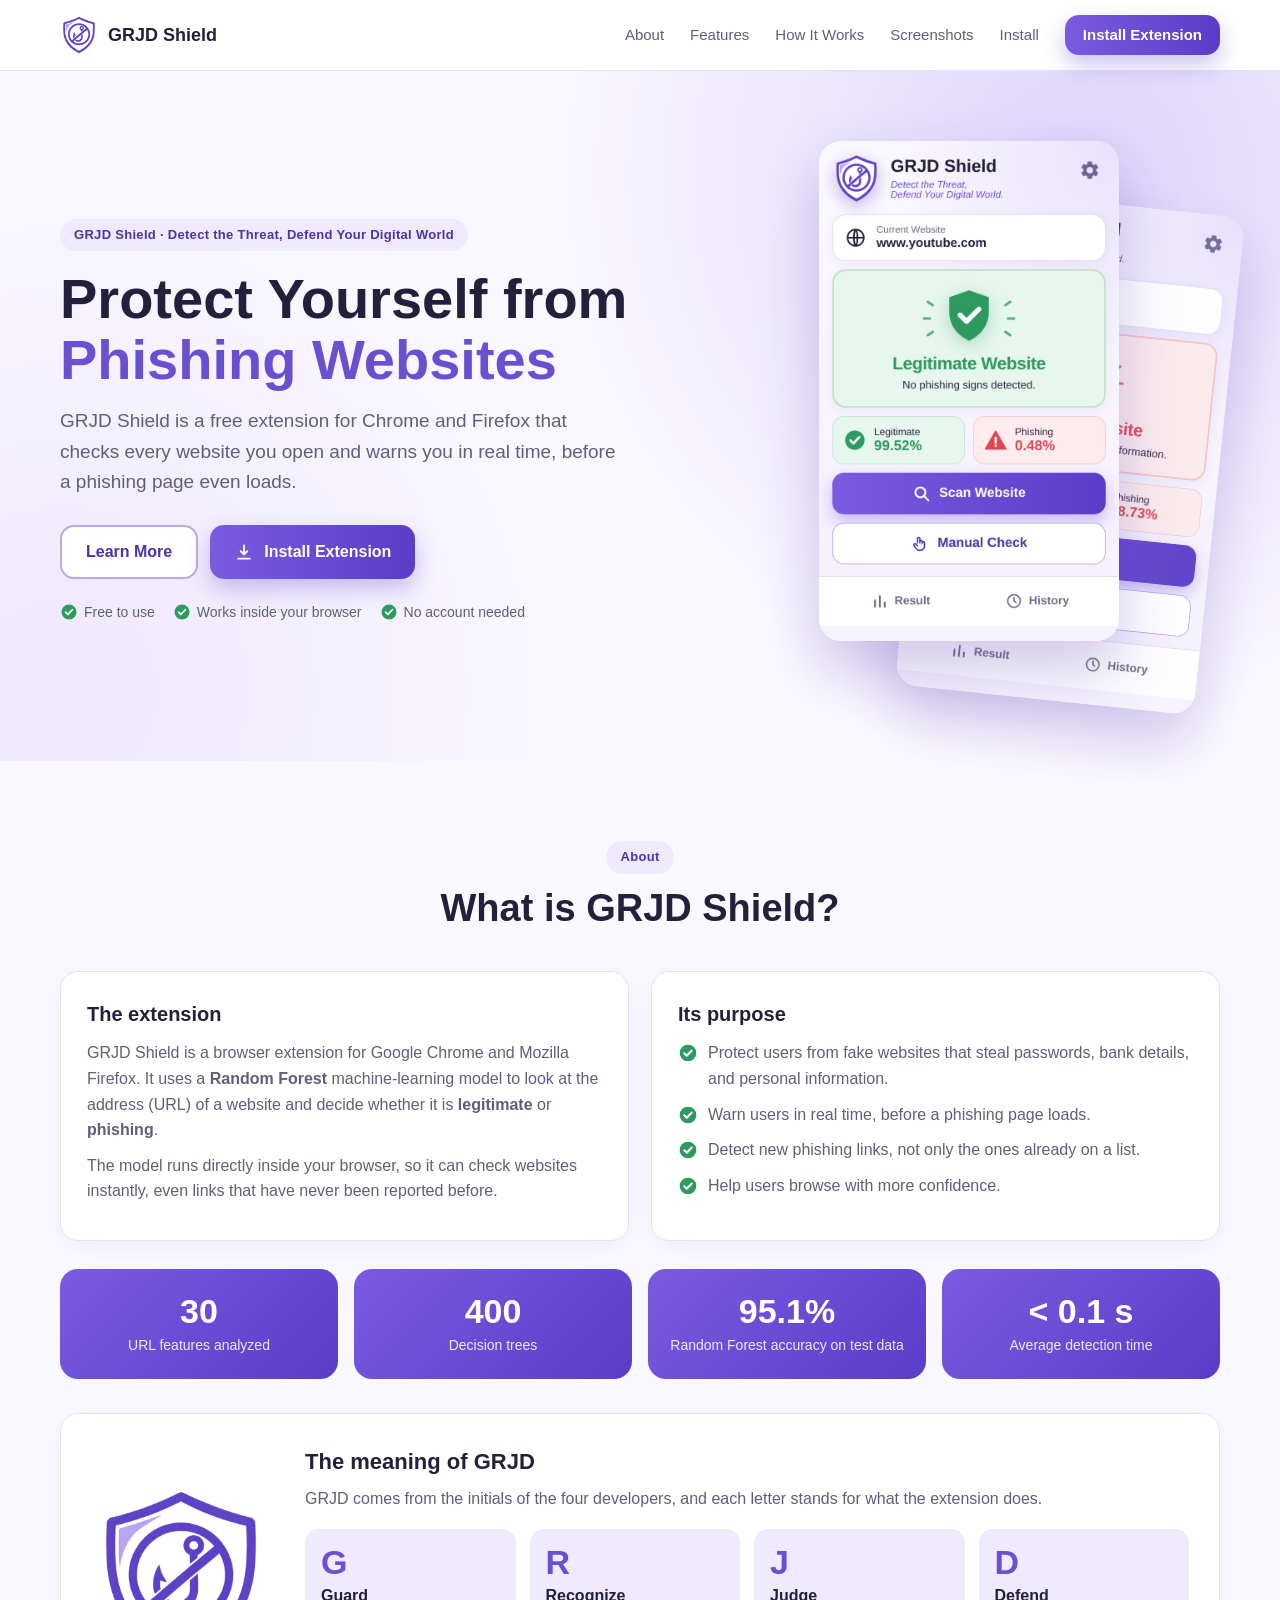
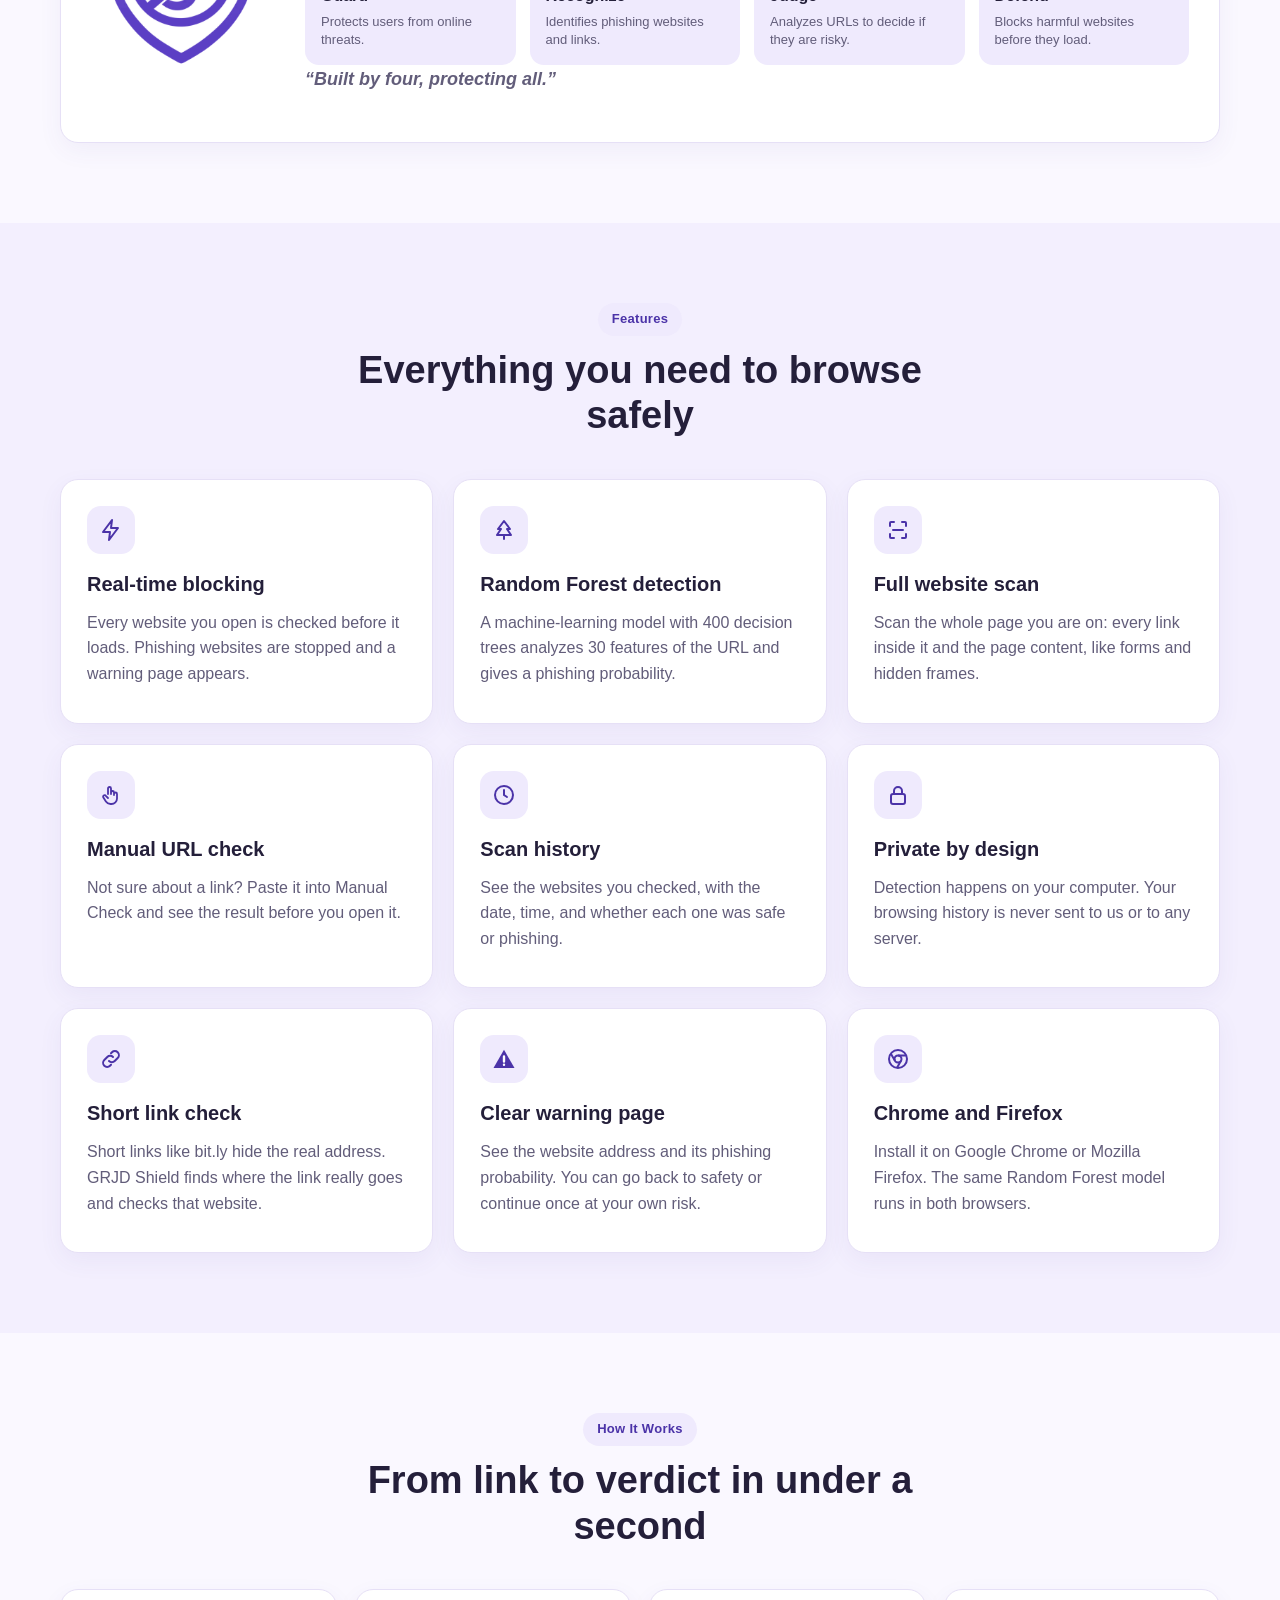
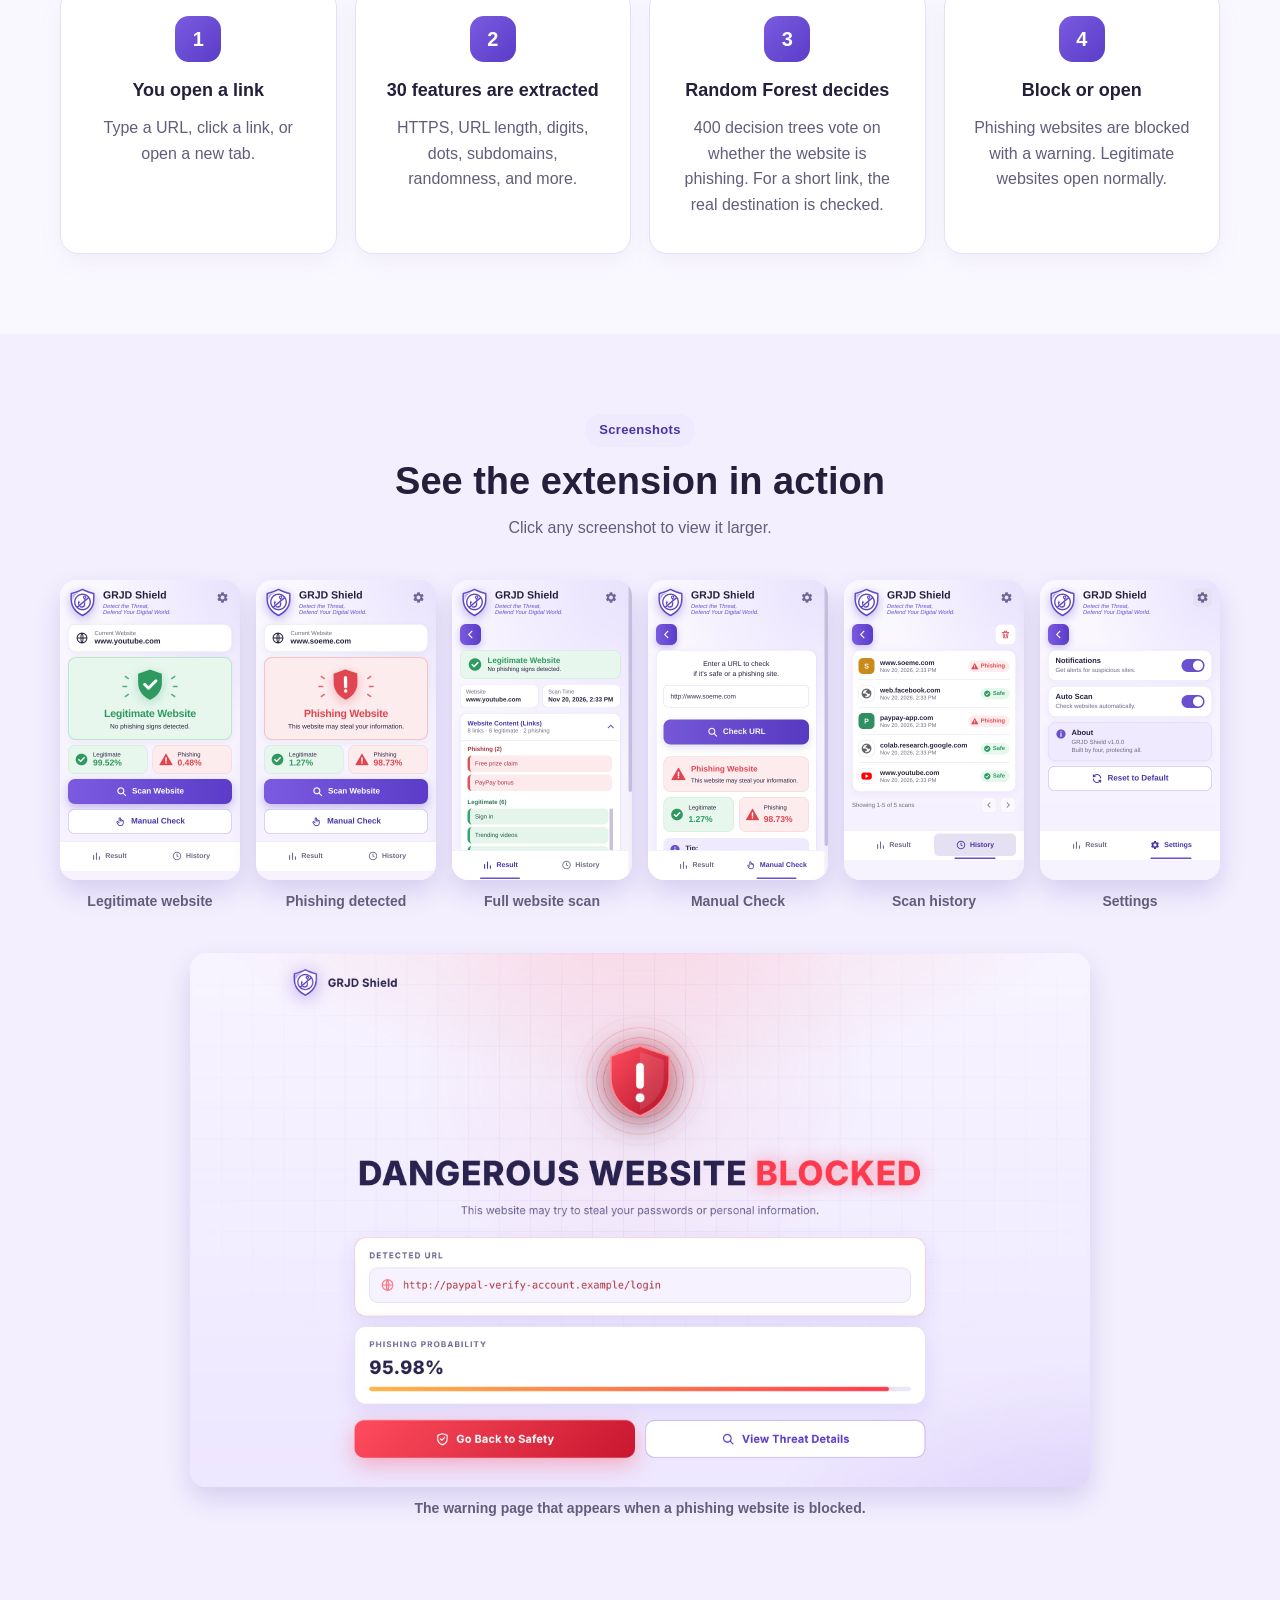
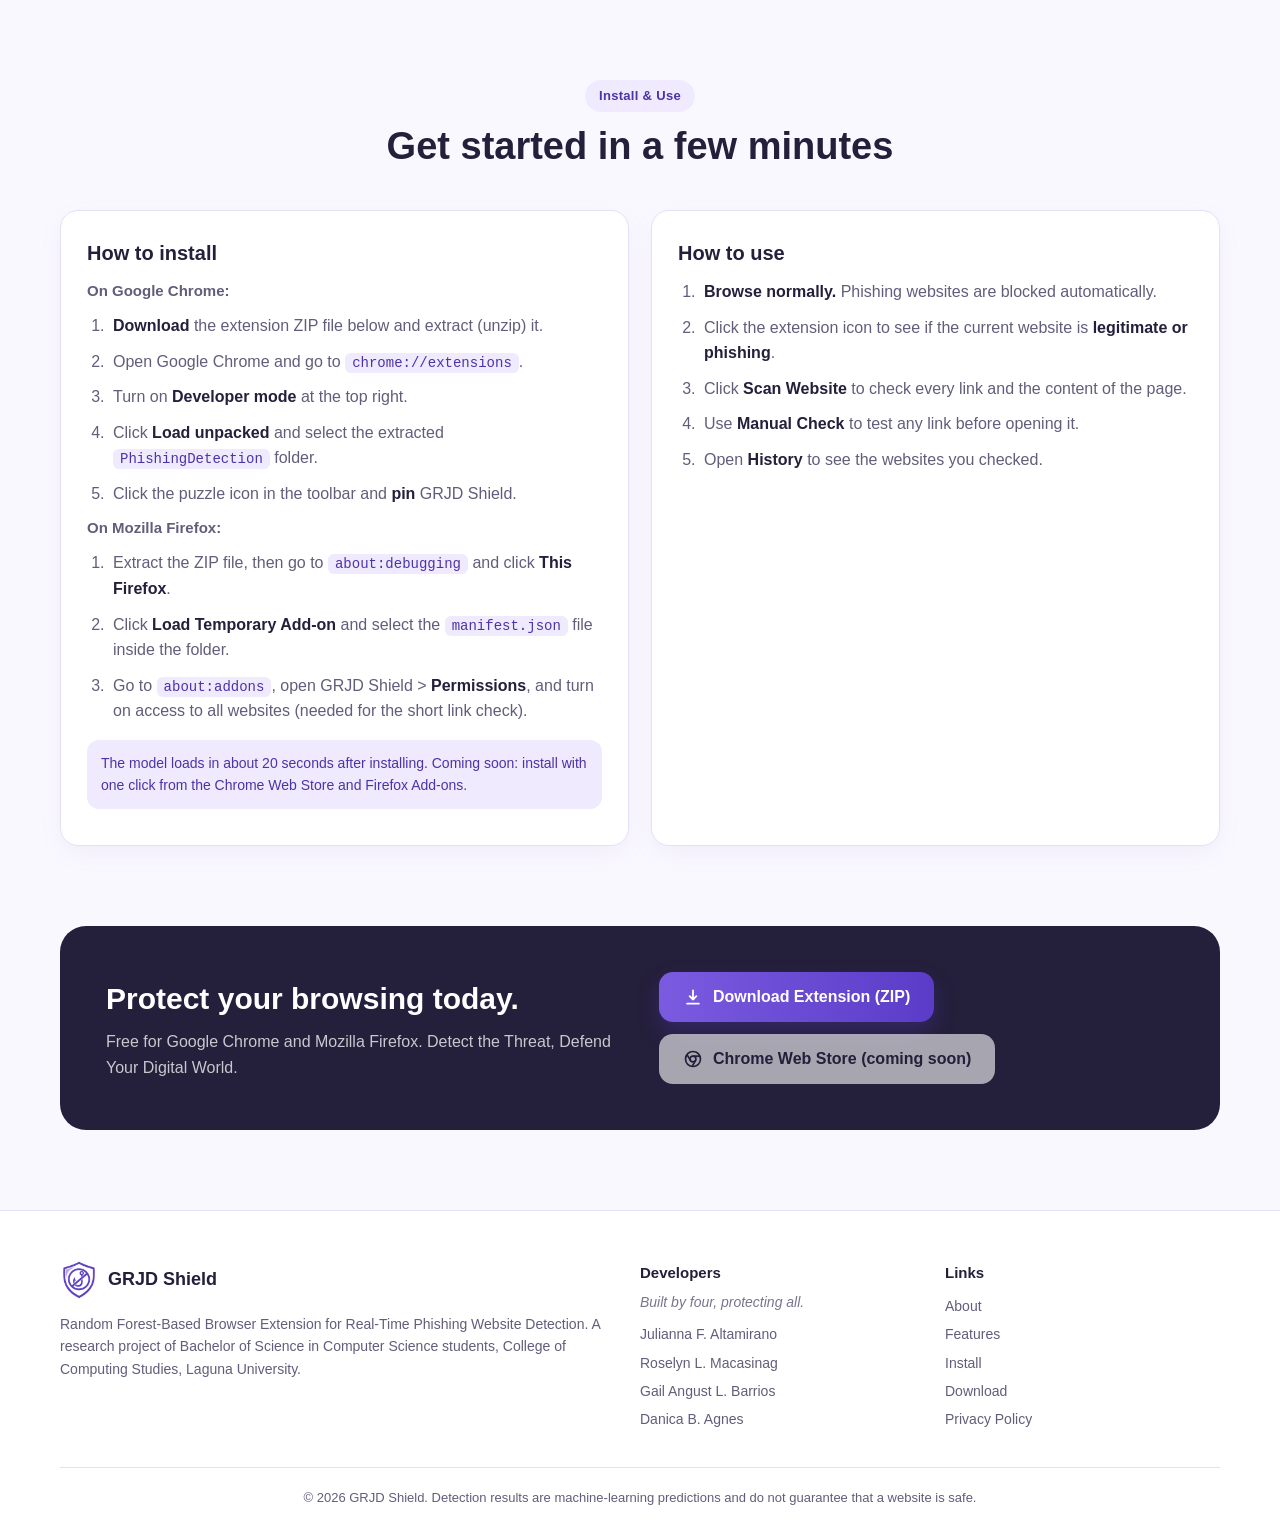
==== index.html @ a2343151 "Add files via upload" ====
<!DOCTYPE html>
<html lang="en">
<head>
    <meta charset="UTF-8">
    <meta name="viewport" content="width=device-width, initial-scale=1.0">
    <title>GRJD Shield | Detect the Threat, Defend Your Digital World</title>
    <meta name="description" content="GRJD Shield is a free Chrome and Firefox extension that uses a Random Forest model to detect and block phishing websites in real time, before the page loads.">
    <link rel="icon" href="images/icon.png">
    <link rel="stylesheet" href="style.css">
</head>
<body>

    <!-- ================= SVG ICONS ================= -->
    <svg width="0" height="0" style="position:absolute" aria-hidden="true">
        <defs>
            <linearGradient id="gShield" x1="0" y1="0" x2="1" y2="1">
                <stop offset="0" stop-color="#8a6be0"/>
                <stop offset="1" stop-color="#5b3fc4"/>
            </linearGradient>
        </defs>
        <symbol id="i-logo" viewBox="0 0 64 72"><path d="M32 2 60 12v22c0 18-12 31-28 36C16 65 4 52 4 34V12Z" fill="url(#gShield)"/><path d="M32 9 53 17v17c0 14-9 24-21 29Z" fill="#fff" opacity=".14"/><rect x="21" y="32" width="22" height="18" rx="3.5" fill="#fff"/><path d="M25 32v-5a7 7 0 0 1 14 0v5" fill="none" stroke="#fff" stroke-width="3.6"/><circle cx="32" cy="40" r="2.6" fill="#5b3fc4"/><path d="M32 41v4.5" stroke="#5b3fc4" stroke-width="2.4" stroke-linecap="round"/></symbol>
        <symbol id="i-bolt" viewBox="0 0 24 24"><path d="M13 2 4 14h7l-1 8 9-12h-7Z" fill="none" stroke="currentColor" stroke-width="2" stroke-linejoin="round"/></symbol>
        <symbol id="i-tree" viewBox="0 0 24 24"><path d="M12 3 6 11h3l-4 6h14l-4-6h3Zm0 14v4" fill="none" stroke="currentColor" stroke-width="2" stroke-linejoin="round" stroke-linecap="round"/></symbol>
        <symbol id="i-scan" viewBox="0 0 24 24"><path d="M4 8V5a1 1 0 0 1 1-1h3M16 4h3a1 1 0 0 1 1 1v3M20 16v3a1 1 0 0 1-1 1h-3M8 20H5a1 1 0 0 1-1-1v-3M7 12h10" fill="none" stroke="currentColor" stroke-width="2" stroke-linecap="round"/></symbol>
        <symbol id="i-hand" viewBox="0 0 24 24"><path d="M9 11V5.5a1.5 1.5 0 0 1 3 0V11m0-1.5a1.5 1.5 0 0 1 3 0V12m0-1a1.5 1.5 0 0 1 3 0v4.5A5.5 5.5 0 0 1 12.5 21h-1a5.5 5.5 0 0 1-4.6-2.5L4.4 14.6a1.5 1.5 0 0 1 2.4-1.8L9 15" fill="none" stroke="currentColor" stroke-width="1.8" stroke-linecap="round" stroke-linejoin="round"/></symbol>
        <symbol id="i-clock" viewBox="0 0 24 24"><circle cx="12" cy="12" r="9" fill="none" stroke="currentColor" stroke-width="2"/><path d="M12 7v5l3 2" fill="none" stroke="currentColor" stroke-width="2" stroke-linecap="round"/></symbol>
        <symbol id="i-lock" viewBox="0 0 24 24"><rect x="5" y="11" width="14" height="10" rx="2" fill="none" stroke="currentColor" stroke-width="2"/><path d="M8 11V8a4 4 0 0 1 8 0v3" fill="none" stroke="currentColor" stroke-width="2"/></symbol>
        <symbol id="i-check" viewBox="0 0 24 24"><circle cx="12" cy="12" r="10" fill="currentColor"/><path d="m7.5 12.3 3 3 6-6.3" fill="none" stroke="#fff" stroke-width="2.4" stroke-linecap="round" stroke-linejoin="round"/></symbol>
        <symbol id="i-alert" viewBox="0 0 24 24"><path d="M12 2.8 22.5 21H1.5Z" fill="currentColor"/><path d="M12 9.5v5M12 17.6v.1" stroke="#fff" stroke-width="2.4" stroke-linecap="round"/></symbol>
        <symbol id="i-download" viewBox="0 0 24 24"><path d="M12 4v11m0 0-4-4m4 4 4-4M5 20h14" fill="none" stroke="currentColor" stroke-width="2.2" stroke-linecap="round" stroke-linejoin="round"/></symbol>
        <symbol id="i-chrome" viewBox="0 0 24 24"><circle cx="12" cy="12" r="9" fill="none" stroke="currentColor" stroke-width="2"/><circle cx="12" cy="12" r="3.5" fill="none" stroke="currentColor" stroke-width="2"/><path d="M12 8.5h8M9 13.8 5 7M15 13.8l-4 7" stroke="currentColor" stroke-width="2"/></symbol>
        <symbol id="i-link" viewBox="0 0 24 24"><path d="M10 14a4 4 0 0 0 5.7 0l3-3a4 4 0 0 0-5.7-5.7l-1 1M14 10a4 4 0 0 0-5.7 0l-3 3a4 4 0 0 0 5.7 5.7l1-1" fill="none" stroke="currentColor" stroke-width="2" stroke-linecap="round" stroke-linejoin="round"/></symbol>
        <symbol id="i-menu" viewBox="0 0 24 24"><path d="M4 7h16M4 12h16M4 17h16" stroke="currentColor" stroke-width="2.2" stroke-linecap="round"/></symbol>
    </svg>

    <!-- ================= NAVIGATION ================= -->
    <header class="nav">
        <div class="wrap nav-inner">
            <a href="#top" class="brand">
                <img class="brand-logo" src="images/logo.png" alt="GRJD Shield logo">
                <span>GRJD Shield</span>
            </a>
            <button class="menu-btn" id="menuBtn" type="button" aria-label="Open menu" aria-expanded="false">
                <svg><use href="#i-menu"/></svg>
            </button>
            <nav class="links" id="navLinks">
                <a href="#about">About</a>
                <a href="#features">Features</a>
                <a href="#how">How It Works</a>
                <a href="#screenshots">Screenshots</a>
                <a href="#install">Install</a>
                <a href="#download" class="btn btn-primary btn-small">Install Extension</a>
            </nav>
        </div>
    </header>

    <main id="top">

        <!-- ================= HERO ================= -->
        <section class="hero">
            <div class="wrap hero-inner">
                <div class="hero-text">
                    <span class="pill">GRJD Shield · Detect the Threat, Defend Your Digital World</span>
                    <h1>Protect Yourself from <span>Phishing Websites</span></h1>
                    <p class="lead">
                        GRJD Shield is a free extension for Chrome and Firefox that checks every
                        website you open and warns you in real time, before a phishing page even loads.
                    </p>
                    <div class="hero-buttons">
                        <a href="#about" class="btn btn-outline">Learn More</a>
                        <a href="#download" class="btn btn-primary">
                            <svg aria-hidden="true"><use href="#i-download"/></svg>
                            Install Extension
                        </a>
                    </div>
                    <ul class="hero-points">
                        <li><svg aria-hidden="true"><use href="#i-check"/></svg>Free to use</li>
                        <li><svg aria-hidden="true"><use href="#i-check"/></svg>Works inside your browser</li>
                        <li><svg aria-hidden="true"><use href="#i-check"/></svg>No account needed</li>
                    </ul>
                </div>

                <div class="hero-visual" aria-hidden="true">
                    <img class="shot shot-back" src="images/popup-phishing.jpg" alt="">
                    <img class="shot shot-front" src="images/popup-home.jpg" alt="">
                </div>
            </div>
        </section>

        <!-- ================= ABOUT / PURPOSE ================= -->
        <section class="section" id="about">
            <div class="wrap">
                <div class="section-head">
                    <span class="eyebrow">About</span>
                    <h2>What is GRJD Shield?</h2>
                </div>

                <div class="about-grid">
                    <div class="card about-card">
                        <h3>The extension</h3>
                        <p>
                            GRJD Shield is a browser extension for Google Chrome and Mozilla Firefox.
                            It uses a <strong>Random Forest</strong> machine-learning model to look at
                            the address (URL) of a website and decide whether it is
                            <strong>legitimate</strong> or <strong>phishing</strong>.
                        </p>
                        <p>
                            The model runs directly inside your browser, so it can check websites
                            instantly, even links that have never been reported before.
                        </p>
                    </div>

                    <div class="card about-card">
                        <h3>Its purpose</h3>
                        <ul class="check-list">
                            <li><svg aria-hidden="true"><use href="#i-check"/></svg>Protect users from fake websites that steal passwords, bank details, and personal information.</li>
                            <li><svg aria-hidden="true"><use href="#i-check"/></svg>Warn users in real time, before a phishing page loads.</li>
                            <li><svg aria-hidden="true"><use href="#i-check"/></svg>Detect new phishing links, not only the ones already on a list.</li>
                            <li><svg aria-hidden="true"><use href="#i-check"/></svg>Help users browse with more confidence.</li>
                        </ul>
                    </div>
                </div>

                <div class="stats">
                    <div class="stat"><strong>30</strong><span>URL features analyzed</span></div>
                    <div class="stat"><strong>400</strong><span>Decision trees</span></div>
                    <div class="stat"><strong>95.1%</strong><span>Random Forest accuracy on test data</span></div>
                    <div class="stat"><strong>&lt; 0.1 s</strong><span>Average detection time</span></div>
                </div>

                <div class="name-block">
                    <img class="name-logo" src="images/logo.png" alt="GRJD Shield logo">
                    <div class="name-text">
                        <h3>The meaning of GRJD</h3>
                        <p>GRJD comes from the initials of the four developers, and each letter stands for what the extension does.</p>
                        <div class="letters">
                            <div class="letter"><strong>G</strong><span>Guard</span><small>Protects users from online threats.</small></div>
                            <div class="letter"><strong>R</strong><span>Recognize</span><small>Identifies phishing websites and links.</small></div>
                            <div class="letter"><strong>J</strong><span>Judge</span><small>Analyzes URLs to decide if they are risky.</small></div>
                            <div class="letter"><strong>D</strong><span>Defend</span><small>Blocks harmful websites before they load.</small></div>
                        </div>
                        <p class="name-tag">&ldquo;Built by four, protecting all.&rdquo;</p>
                    </div>
                </div>
            </div>
        </section>

        <!-- ================= FEATURES ================= -->
        <section class="section section-tint" id="features">
            <div class="wrap">
                <div class="section-head">
                    <span class="eyebrow">Features</span>
                    <h2>Everything you need to browse safely</h2>
                </div>

                <div class="feature-grid">
                    <article class="card feature">
                        <span class="feature-icon"><svg aria-hidden="true"><use href="#i-bolt"/></svg></span>
                        <h3>Real-time blocking</h3>
                        <p>Every website you open is checked before it loads. Phishing websites are stopped and a warning page appears.</p>
                    </article>
                    <article class="card feature">
                        <span class="feature-icon"><svg aria-hidden="true"><use href="#i-tree"/></svg></span>
                        <h3>Random Forest detection</h3>
                        <p>A machine-learning model with 400 decision trees analyzes 30 features of the URL and gives a phishing probability.</p>
                    </article>
                    <article class="card feature">
                        <span class="feature-icon"><svg aria-hidden="true"><use href="#i-scan"/></svg></span>
                        <h3>Full website scan</h3>
                        <p>Scan the whole page you are on: every link inside it and the page content, like forms and hidden frames.</p>
                    </article>
                    <article class="card feature">
                        <span class="feature-icon"><svg aria-hidden="true"><use href="#i-hand"/></svg></span>
                        <h3>Manual URL check</h3>
                        <p>Not sure about a link? Paste it into Manual Check and see the result before you open it.</p>
                    </article>
                    <article class="card feature">
                        <span class="feature-icon"><svg aria-hidden="true"><use href="#i-clock"/></svg></span>
                        <h3>Scan history</h3>
                        <p>See the websites you checked, with the date, time, and whether each one was safe or phishing.</p>
                    </article>
                    <article class="card feature">
                        <span class="feature-icon"><svg aria-hidden="true"><use href="#i-lock"/></svg></span>
                        <h3>Private by design</h3>
                        <p>Detection happens on your computer. Your browsing history is never sent to us or to any server.</p>
                    </article>
                    <article class="card feature">
                        <span class="feature-icon"><svg aria-hidden="true"><use href="#i-link"/></svg></span>
                        <h3>Short link check</h3>
                        <p>Short links like bit.ly hide the real address. GRJD Shield finds where the link really goes and checks that website.</p>
                    </article>
                    <article class="card feature">
                        <span class="feature-icon"><svg aria-hidden="true"><use href="#i-alert"/></svg></span>
                        <h3>Clear warning page</h3>
                        <p>See the website address and its phishing probability. You can go back to safety or continue once at your own risk.</p>
                    </article>
                    <article class="card feature">
                        <span class="feature-icon"><svg aria-hidden="true"><use href="#i-chrome"/></svg></span>
                        <h3>Chrome and Firefox</h3>
                        <p>Install it on Google Chrome or Mozilla Firefox. The same Random Forest model runs in both browsers.</p>
                    </article>
                </div>
            </div>
        </section>

        <!-- ================= HOW IT WORKS ================= -->
        <section class="section" id="how">
            <div class="wrap">
                <div class="section-head">
                    <span class="eyebrow">How It Works</span>
                    <h2>From link to verdict in under a second</h2>
                </div>

                <ol class="steps">
                    <li class="card step">
                        <span class="step-num">1</span>
                        <h3>You open a link</h3>
                        <p>Type a URL, click a link, or open a new tab.</p>
                    </li>
                    <li class="card step">
                        <span class="step-num">2</span>
                        <h3>30 features are extracted</h3>
                        <p>HTTPS, URL length, digits, dots, subdomains, randomness, and more.</p>
                    </li>
                    <li class="card step">
                        <span class="step-num">3</span>
                        <h3>Random Forest decides</h3>
                        <p>400 decision trees vote on whether the website is phishing. For a short link, the real destination is checked.</p>
                    </li>
                    <li class="card step">
                        <span class="step-num">4</span>
                        <h3>Block or open</h3>
                        <p>Phishing websites are blocked with a warning. Legitimate websites open normally.</p>
                    </li>
                </ol>
            </div>
        </section>

        <!-- ================= SCREENSHOTS ================= -->
        <section class="section section-tint" id="screenshots">
            <div class="wrap">
                <div class="section-head">
                    <span class="eyebrow">Screenshots</span>
                    <h2>See the extension in action</h2>
                    <p class="sub">Click any screenshot to view it larger.</p>
                </div>

                <div class="gallery">
                    <figure><img src="images/popup-home.jpg" alt="Extension popup showing a legitimate website"><figcaption>Legitimate website</figcaption></figure>
                    <figure><img src="images/popup-phishing.jpg" alt="Extension popup showing a phishing website"><figcaption>Phishing detected</figcaption></figure>
                    <figure><img src="images/popup-scan.jpg" alt="Scan result showing the links inside a website"><figcaption>Full website scan</figcaption></figure>
                    <figure><img src="images/popup-manual.jpg" alt="Manual Check of a URL"><figcaption>Manual Check</figcaption></figure>
                    <figure><img src="images/popup-history.jpg" alt="Scan history list"><figcaption>Scan history</figcaption></figure>
                    <figure><img src="images/popup-settings.jpg" alt="Settings page"><figcaption>Settings</figcaption></figure>
                </div>

                <figure class="wide-shot">
                    <img src="images/warning-page.jpg" alt="Warning page shown when a phishing website is blocked">
                    <figcaption>The warning page that appears when a phishing website is blocked.</figcaption>
                </figure>
            </div>
        </section>

        <!-- ================= INSTALL & USE ================= -->
        <section class="section" id="install">
            <div class="wrap">
                <div class="section-head">
                    <span class="eyebrow">Install &amp; Use</span>
                    <h2>Get started in a few minutes</h2>
                </div>

                <div class="install-grid">
                    <div class="card">
                        <h3>How to install</h3>
                        <p class="install-sub"><strong>On Google Chrome:</strong></p>
                        <ol class="num-list">
                            <li><strong>Download</strong> the extension ZIP file below and extract (unzip) it.</li>
                            <li>Open Google Chrome and go to <code>chrome://extensions</code>.</li>
                            <li>Turn on <strong>Developer mode</strong> at the top right.</li>
                            <li>Click <strong>Load unpacked</strong> and select the extracted <code>PhishingDetection</code> folder.</li>
                            <li>Click the puzzle icon in the toolbar and <strong>pin</strong> GRJD Shield.</li>
                        </ol>
                        <p class="install-sub"><strong>On Mozilla Firefox:</strong></p>
                        <ol class="num-list">
                            <li>Extract the ZIP file, then go to <code>about:debugging</code> and click <strong>This Firefox</strong>.</li>
                            <li>Click <strong>Load Temporary Add-on</strong> and select the <code>manifest.json</code> file inside the folder.</li>
                            <li>Go to <code>about:addons</code>, open GRJD Shield &gt; <strong>Permissions</strong>, and turn on access to all websites (needed for the short link check).</li>
                        </ol>
                        <p class="note">The model loads in about 20 seconds after installing. Coming soon: install with one click from the Chrome Web Store and Firefox Add-ons.</p>
                    </div>

                    <div class="card">
                        <h3>How to use</h3>
                        <ol class="num-list">
                            <li><strong>Browse normally.</strong> Phishing websites are blocked automatically.</li>
                            <li>Click the extension icon to see if the current website is <strong>legitimate or phishing</strong>.</li>
                            <li>Click <strong>Scan Website</strong> to check every link and the content of the page.</li>
                            <li>Use <strong>Manual Check</strong> to test any link before opening it.</li>
                            <li>Open <strong>History</strong> to see the websites you checked.</li>
                        </ol>
                    </div>
                </div>
            </div>
        </section>

        <!-- ================= DOWNLOAD ================= -->
        <section class="download" id="download">
            <div class="wrap download-inner">
                <div>
                    <h2>Protect your browsing today.</h2>
                    <p>Free for Google Chrome and Mozilla Firefox. Detect the Threat, Defend Your Digital World.</p>
                </div>
                <div class="download-buttons">
                    <!-- PALITAN: ilagay ang file ng extension sa downloads/PhishingDetection.zip -->
                    <a href="downloads/PhishingDetection.zip" class="btn btn-primary" download>
                        <svg aria-hidden="true"><use href="#i-download"/></svg>
                        Download Extension (ZIP)
                    </a>
                    <!-- PALITAN: kapag na-publish na, ilagay ang Chrome Web Store link sa href
                         at tanggalin ang class="is-disabled" at aria-disabled -->
                    <a href="#download" class="btn btn-light is-disabled" id="storeButton" aria-disabled="true">
                        <svg aria-hidden="true"><use href="#i-chrome"/></svg>
                        Chrome Web Store (coming soon)
                    </a>
                </div>
            </div>
        </section>
    </main>

    <!-- ================= FOOTER ================= -->
    <footer class="footer">
        <div class="wrap footer-inner">
            <div class="footer-brand">
                <a href="#top" class="brand">
                    <img class="brand-logo" src="images/logo.png" alt="GRJD Shield logo">
                    <span>GRJD Shield</span>
                </a>
                <p>
                    Random Forest-Based Browser Extension for Real-Time Phishing Website Detection.
                    A research project of Bachelor of Science in Computer Science students,
                    College of Computing Studies, Laguna University.
                </p>
            </div>
            <div>
                <h4>Developers</h4>
                <p class="footer-tag">Built by four, protecting all.</p>
                <ul>
                    <li>Julianna F. Altamirano</li>
                    <li>Roselyn L. Macasinag</li>
                    <li>Gail Angust L. Barrios</li>
                    <li>Danica B. Agnes</li>
                </ul>
            </div>
            <div>
                <h4>Links</h4>
                <ul>
                    <li><a href="#about">About</a></li>
                    <li><a href="#features">Features</a></li>
                    <li><a href="#install">Install</a></li>
                    <li><a href="#download">Download</a></li>
                    <li><a href="privacy.html">Privacy Policy</a></li>
                </ul>
            </div>
        </div>
        <p class="copyright">&copy; <span id="year">2026</span> GRJD Shield. Detection results are machine-learning predictions and do not guarantee that a website is safe.</p>
    </footer>

    <!-- screenshot viewer -->
    <div class="lightbox" id="lightbox" hidden>
        <button type="button" class="lightbox-close" id="lightboxClose" aria-label="Close">&times;</button>
        <img id="lightboxImg" alt="">
    </div>

    <script src="script.js"></script>
</body>
</html>
---- style.css ----
/* =====================================================
   PHISHING WEBSITE DETECTOR - LANDING PAGE
   Same colors as the Chrome extension
   ===================================================== */

:root {
    --purple: #6a4fd1;
    --purple-dark: #4b33a8;
    --purple-soft: #efeafd;
    --green: #2e9a5f;
    --red: #e0464f;
    --ink: #241f3a;
    --muted: #625d7a;
    --line: #e6e0f6;
    --bg: #faf8ff;
    --radius: 18px;
}

* {
    box-sizing: border-box;
}

html {
    scroll-behavior: smooth;
    scroll-padding-top: 80px;
}

body {
    margin: 0;
    font-family: "Segoe UI", Arial, Helvetica, sans-serif;
    color: var(--ink);
    background: var(--bg);
    line-height: 1.6;
}

img {
    max-width: 100%;
    display: block;
}

svg {
    width: 20px;
    height: 20px;
    flex: none;
}

a {
    color: var(--purple-dark);
}

.wrap {
    width: min(1160px, 100% - 40px);
    margin: 0 auto;
}

/* ---------- buttons ---------- */
.btn {
    display: inline-flex;
    align-items: center;
    justify-content: center;
    gap: 10px;
    min-height: 50px;
    padding: 12px 24px;
    border-radius: 14px;
    font-size: 16px;
    font-weight: 700;
    text-decoration: none;
    transition: transform 0.15s ease, box-shadow 0.15s ease, background 0.15s ease;
}

.btn:hover {
    transform: translateY(-2px);
}

.btn-primary {
    background: linear-gradient(90deg, #7a5be0, #5a3cc8);
    color: #fff;
    box-shadow: 0 10px 22px rgba(90, 60, 200, 0.3);
}

.btn-outline {
    background: #fff;
    color: var(--purple-dark);
    border: 2px solid #b9a8ee;
}

.btn-light {
    background: #fff;
    color: var(--ink);
}

.btn-small {
    min-height: 40px;
    padding: 8px 18px;
    font-size: 14px;
    color: #fff !important;
}

.btn.is-disabled {
    opacity: 0.6;
    cursor: not-allowed;
    transform: none;
}

.btn:focus-visible,
a:focus-visible,
button:focus-visible {
    outline: 3px solid #b9a8ee;
    outline-offset: 3px;
}

/* ---------- navigation ---------- */
.nav {
    position: sticky;
    top: 0;
    z-index: 20;
    background: rgba(255, 255, 255, 0.92);
    backdrop-filter: blur(8px);
    border-bottom: 1px solid var(--line);
}

.nav-inner {
    display: flex;
    align-items: center;
    gap: 20px;
    min-height: 70px;
}

.brand {
    display: flex;
    align-items: center;
    gap: 10px;
    margin-right: auto;
    color: var(--ink);
    font-size: 18px;
    font-weight: 800;
    text-decoration: none;
}

.brand-logo {
    width: 38px;
    height: 38px;
    object-fit: contain;
}

.links {
    display: flex;
    align-items: center;
    gap: 26px;
}

.links a {
    color: var(--muted);
    font-size: 15px;
    text-decoration: none;
}

.links a:hover {
    color: var(--purple-dark);
}

.menu-btn {
    display: none;
    width: 42px;
    height: 42px;
    padding: 0;
    place-items: center;
    border: 1px solid var(--line);
    border-radius: 12px;
    background: #fff;
    color: var(--ink);
    cursor: pointer;
}

.menu-btn svg {
    width: 24px;
    height: 24px;
}

/* ---------- hero ---------- */
.hero {
    padding: 70px 0 60px;
    background:
        radial-gradient(circle at 85% 15%, rgba(150, 120, 240, 0.28), transparent 45%),
        radial-gradient(circle at 5% 90%, rgba(150, 120, 240, 0.12), transparent 40%);
}

.hero-inner {
    display: grid;
    grid-template-columns: 1.1fr 0.9fr;
    gap: 40px;
    align-items: center;
}

.pill,
.eyebrow {
    display: inline-block;
    padding: 6px 14px;
    border-radius: 999px;
    background: var(--purple-soft);
    color: var(--purple-dark);
    font-size: 13px;
    font-weight: 700;
    letter-spacing: 0.3px;
}

h1 {
    margin: 18px 0 16px;
    font-size: clamp(36px, 5vw, 56px);
    line-height: 1.08;
}

h1 span {
    color: var(--purple);
}

.lead {
    max-width: 560px;
    margin: 0;
    color: var(--muted);
    font-size: 19px;
}

.hero-buttons {
    display: flex;
    flex-wrap: wrap;
    gap: 12px;
    margin: 28px 0 22px;
}

.hero-points {
    display: flex;
    flex-wrap: wrap;
    gap: 18px;
    margin: 0;
    padding: 0;
    list-style: none;
    color: var(--muted);
    font-size: 14px;
}

.hero-points li {
    display: flex;
    align-items: center;
    gap: 6px;
}

.hero-points svg {
    color: var(--green);
    width: 18px;
    height: 18px;
}

.hero-visual {
    position: relative;
    height: 560px;
}

.shot {
    position: absolute;
    width: 300px;
    border-radius: 22px;
    box-shadow: 0 30px 60px rgba(70, 40, 170, 0.25);
}

.shot-front {
    right: 20%;
    top: 0;
    z-index: 2;
}

.shot-back {
    right: 0;
    top: 60px;
    transform: rotate(6deg);
    opacity: 0.95;
}

/* ---------- sections ---------- */
.section {
    padding: 80px 0;
}

.section-tint {
    background: #f3effe;
}

.section-head {
    max-width: 680px;
    margin: 0 auto 40px;
    text-align: center;
}

.section-head h2 {
    margin: 12px 0 0;
    font-size: clamp(28px, 3.5vw, 38px);
    line-height: 1.2;
}

.sub {
    margin: 10px 0 0;
    color: var(--muted);
}

.card {
    background: #fff;
    border: 1px solid var(--line);
    border-radius: var(--radius);
    padding: 26px;
    box-shadow: 0 8px 24px rgba(80, 60, 160, 0.06);
}

.card h3 {
    margin: 0 0 10px;
    font-size: 20px;
}

.card p {
    margin: 0 0 10px;
    color: var(--muted);
}

/* ---------- about ---------- */
.about-grid {
    display: grid;
    grid-template-columns: 1fr 1fr;
    gap: 22px;
}

.check-list {
    margin: 0;
    padding: 0;
    list-style: none;
}

.check-list li {
    display: flex;
    gap: 10px;
    margin-bottom: 10px;
    color: var(--muted);
}

.check-list svg {
    margin-top: 3px;
    color: var(--green);
}

.stats {
    display: grid;
    grid-template-columns: repeat(4, 1fr);
    gap: 16px;
    margin-top: 28px;
}

.stat {
    padding: 22px;
    border-radius: var(--radius);
    background: linear-gradient(135deg, #7a5be0, #5a3cc8);
    color: #fff;
    text-align: center;
}

.stat strong {
    display: block;
    font-size: 34px;
    line-height: 1.2;
}

.stat span {
    font-size: 14px;
    opacity: 0.88;
}

/* ---------- features ---------- */
.feature-grid {
    display: grid;
    grid-template-columns: repeat(3, 1fr);
    gap: 20px;
}

.feature-icon {
    display: grid;
    place-items: center;
    width: 48px;
    height: 48px;
    margin-bottom: 14px;
    border-radius: 14px;
    background: var(--purple-soft);
    color: var(--purple-dark);
}

.feature-icon svg {
    width: 24px;
    height: 24px;
}

/* ---------- how it works ---------- */
.steps {
    display: grid;
    grid-template-columns: repeat(4, 1fr);
    gap: 18px;
    margin: 0;
    padding: 0;
    list-style: none;
}

.step {
    text-align: center;
}

.step-num {
    display: grid;
    place-items: center;
    width: 46px;
    height: 46px;
    margin: 0 auto 14px;
    border-radius: 14px;
    background: linear-gradient(135deg, #7a5be0, #5a3cc8);
    color: #fff;
    font-size: 20px;
    font-weight: 800;
}

.step h3 {
    font-size: 18px;
}

/* ---------- screenshots ---------- */
.gallery {
    display: grid;
    grid-template-columns: repeat(6, 1fr);
    gap: 16px;
}

.gallery figure,
.wide-shot {
    margin: 0;
    text-align: center;
}

.gallery img,
.wide-shot img {
    border-radius: 16px;
    box-shadow: 0 12px 26px rgba(70, 40, 170, 0.16);
    cursor: zoom-in;
    transition: transform 0.15s ease;
}

.gallery img:hover,
.wide-shot img:hover {
    transform: translateY(-4px);
}

figcaption {
    margin-top: 10px;
    color: var(--muted);
    font-size: 14px;
    font-weight: 600;
}

.wide-shot {
    max-width: 900px;
    margin: 40px auto 0;
}

/* ---------- install ---------- */
.install-grid {
    display: grid;
    grid-template-columns: 1fr 1fr;
    gap: 22px;
}

.num-list {
    margin: 0;
    padding-left: 22px;
    color: var(--muted);
}

.num-list li {
    margin-bottom: 10px;
    padding-left: 4px;
}

.num-list strong {
    color: var(--ink);
}

code {
    padding: 2px 7px;
    border-radius: 6px;
    background: var(--purple-soft);
    color: var(--purple-dark);
    font-size: 14px;
}

.note {
    margin-top: 16px !important;
    padding: 12px 14px;
    border-radius: 12px;
    background: var(--purple-soft);
    color: var(--purple-dark) !important;
    font-size: 14px;
}

/* ---------- download ---------- */
.download {
    padding: 0 0 80px;
}

.download-inner {
    display: flex;
    align-items: center;
    justify-content: space-between;
    gap: 24px;
    padding: 46px;
    border-radius: 26px;
    background: var(--ink);
    color: #fff;
}

.download h2 {
    margin: 0;
    font-size: 30px;
}

.download p {
    margin: 6px 0 0;
    opacity: 0.75;
}

.download-buttons {
    display: flex;
    flex-wrap: wrap;
    gap: 12px;
}

/* ---------- footer ---------- */
.footer {
    padding: 50px 0 24px;
    background: #fff;
    border-top: 1px solid var(--line);
}

.footer-inner {
    display: grid;
    grid-template-columns: 2fr 1fr 1fr;
    gap: 30px;
}

.footer p {
    color: var(--muted);
    font-size: 14px;
}

.footer h4 {
    margin: 0 0 10px;
    font-size: 15px;
}

.footer ul {
    margin: 0;
    padding: 0;
    list-style: none;
    color: var(--muted);
    font-size: 14px;
}

.footer li {
    margin-bottom: 6px;
}

.footer ul a {
    color: var(--muted);
    text-decoration: none;
}

.copyright {
    width: min(1160px, 100% - 40px);
    margin: 30px auto 0;
    padding-top: 20px;
    border-top: 1px solid var(--line);
    text-align: center;
    font-size: 13px !important;
}

/* ---------- screenshot viewer ---------- */
.lightbox {
    position: fixed;
    inset: 0;
    z-index: 50;
    display: grid;
    place-items: center;
    padding: 30px;
    background: rgba(20, 16, 40, 0.85);
}

.lightbox[hidden] {
    display: none;
}

.lightbox img {
    max-height: 90vh;
    border-radius: 16px;
}

.lightbox-close {
    position: absolute;
    top: 18px;
    right: 22px;
    width: 44px;
    height: 44px;
    border: none;
    border-radius: 12px;
    background: #fff;
    color: var(--ink);
    font-size: 28px;
    line-height: 1;
    cursor: pointer;
}

/* ---------- responsive ---------- */
@media (max-width: 1000px) {
    .gallery { grid-template-columns: repeat(3, 1fr); }
    .feature-grid { grid-template-columns: repeat(2, 1fr); }
    .steps,
    .stats { grid-template-columns: repeat(2, 1fr); }
}

@media (max-width: 820px) {
    .menu-btn { display: grid; }

    .links {
        position: absolute;
        top: 70px;
        left: 0;
        right: 0;
        display: none;
        flex-direction: column;
        align-items: stretch;
        gap: 4px;
        padding: 12px 20px 18px;
        background: #fff;
        border-bottom: 1px solid var(--line);
    }

    .links.open { display: flex; }
    .links a { padding: 10px 0; }

    .hero-inner,
    .about-grid,
    .install-grid,
    .footer-inner { grid-template-columns: 1fr; }

    .hero { padding-top: 40px; }
    .hero-visual { height: 470px; }
    .shot { width: 250px; }
    .shot-front { right: auto; left: 0; }

    .download-inner {
        flex-direction: column;
        align-items: flex-start;
        padding: 32px;
    }
}

@media (max-width: 520px) {
    .gallery { grid-template-columns: repeat(2, 1fr); }
    .feature-grid,
    .steps { grid-template-columns: 1fr; }
    .hero-visual { height: 400px; }
    .shot { width: 210px; }
    .brand span { font-size: 15px; }
}

@media (prefers-reduced-motion: reduce) {
    html { scroll-behavior: auto; }
    .btn, .gallery img, .wide-shot img { transition: none; }
}

/* ===== GRJD name block ===== */
.name-block {
    display: grid;
    grid-template-columns: 180px 1fr;
    gap: 34px;
    align-items: center;
    margin-top: 34px;
    padding: 30px;
    background: #fff;
    border: 1px solid var(--line);
    border-radius: var(--radius);
    box-shadow: 0 8px 24px rgba(80, 60, 160, 0.06);
}
.name-logo { width: 180px; height: 180px; object-fit: contain; }
.name-text h3 { margin: 0 0 6px; font-size: 22px; }
.name-text > p { margin: 0 0 18px; color: var(--muted); }
.letters { display: grid; grid-template-columns: repeat(4, 1fr); gap: 14px; }
.letter {
    display: flex; flex-direction: column; gap: 4px;
    padding: 16px; border-radius: 14px; background: var(--purple-soft);
}
.letter strong { font-size: 34px; line-height: 1; color: var(--purple); }
.letter span { font-weight: 700; }
.letter small { color: var(--muted); font-size: 13px; line-height: 1.4; }
.name-tag { margin: 18px 0 0; font-style: italic; font-weight: 600; color: var(--purple-dark); font-size: 18px; }
.footer-tag { margin: -4px 0 10px; font-style: italic; opacity: .85; }
@media (max-width: 860px) {
    .name-block { grid-template-columns: 1fr; justify-items: center; text-align: center; }
    .name-logo { width: 130px; height: 130px; }
    .letters { grid-template-columns: 1fr 1fr; width: 100%; text-align: left; }
}

/* ===== Privacy policy page ===== */
.policy-page { padding: 120px 0 70px; background: linear-gradient(180deg, var(--purple-soft), #fff 320px); }
.policy { max-width: 820px; }
.policy h1 { font-size: 38px; margin: 14px 0 6px; }
.policy-date { color: var(--muted); margin: 0 0 24px; }
.policy h2 { font-size: 21px; margin: 34px 0 10px; color: var(--purple-dark); }
.policy p, .policy li { line-height: 1.7; color: #3d3a52; }
.policy ul { padding-left: 22px; }
.policy li { margin-bottom: 6px; }
.policy-highlight { margin: 22px 0; padding: 18px 20px; border-left: 4px solid var(--purple); background: #fff; border-radius: 12px; box-shadow: 0 6px 18px rgba(80,60,160,.07); line-height: 1.6; }
.policy-table { width: 100%; border-collapse: collapse; background: #fff; border-radius: 12px; overflow: hidden; border: 1px solid var(--line); }
.policy-table th, .policy-table td { text-align: left; padding: 12px 14px; border-bottom: 1px solid var(--line); vertical-align: top; }
.policy-table th { background: var(--purple-soft); color: var(--purple-dark); }
.policy-table td:first-child { font-family: ui-monospace, Consolas, monospace; white-space: nowrap; font-size: 14px; }
@media (max-width: 640px) { .policy h1 { font-size: 30px; } .policy-table td:first-child { white-space: normal; } }

.install-sub { margin: 18px 0 6px; font-size: 15px; }
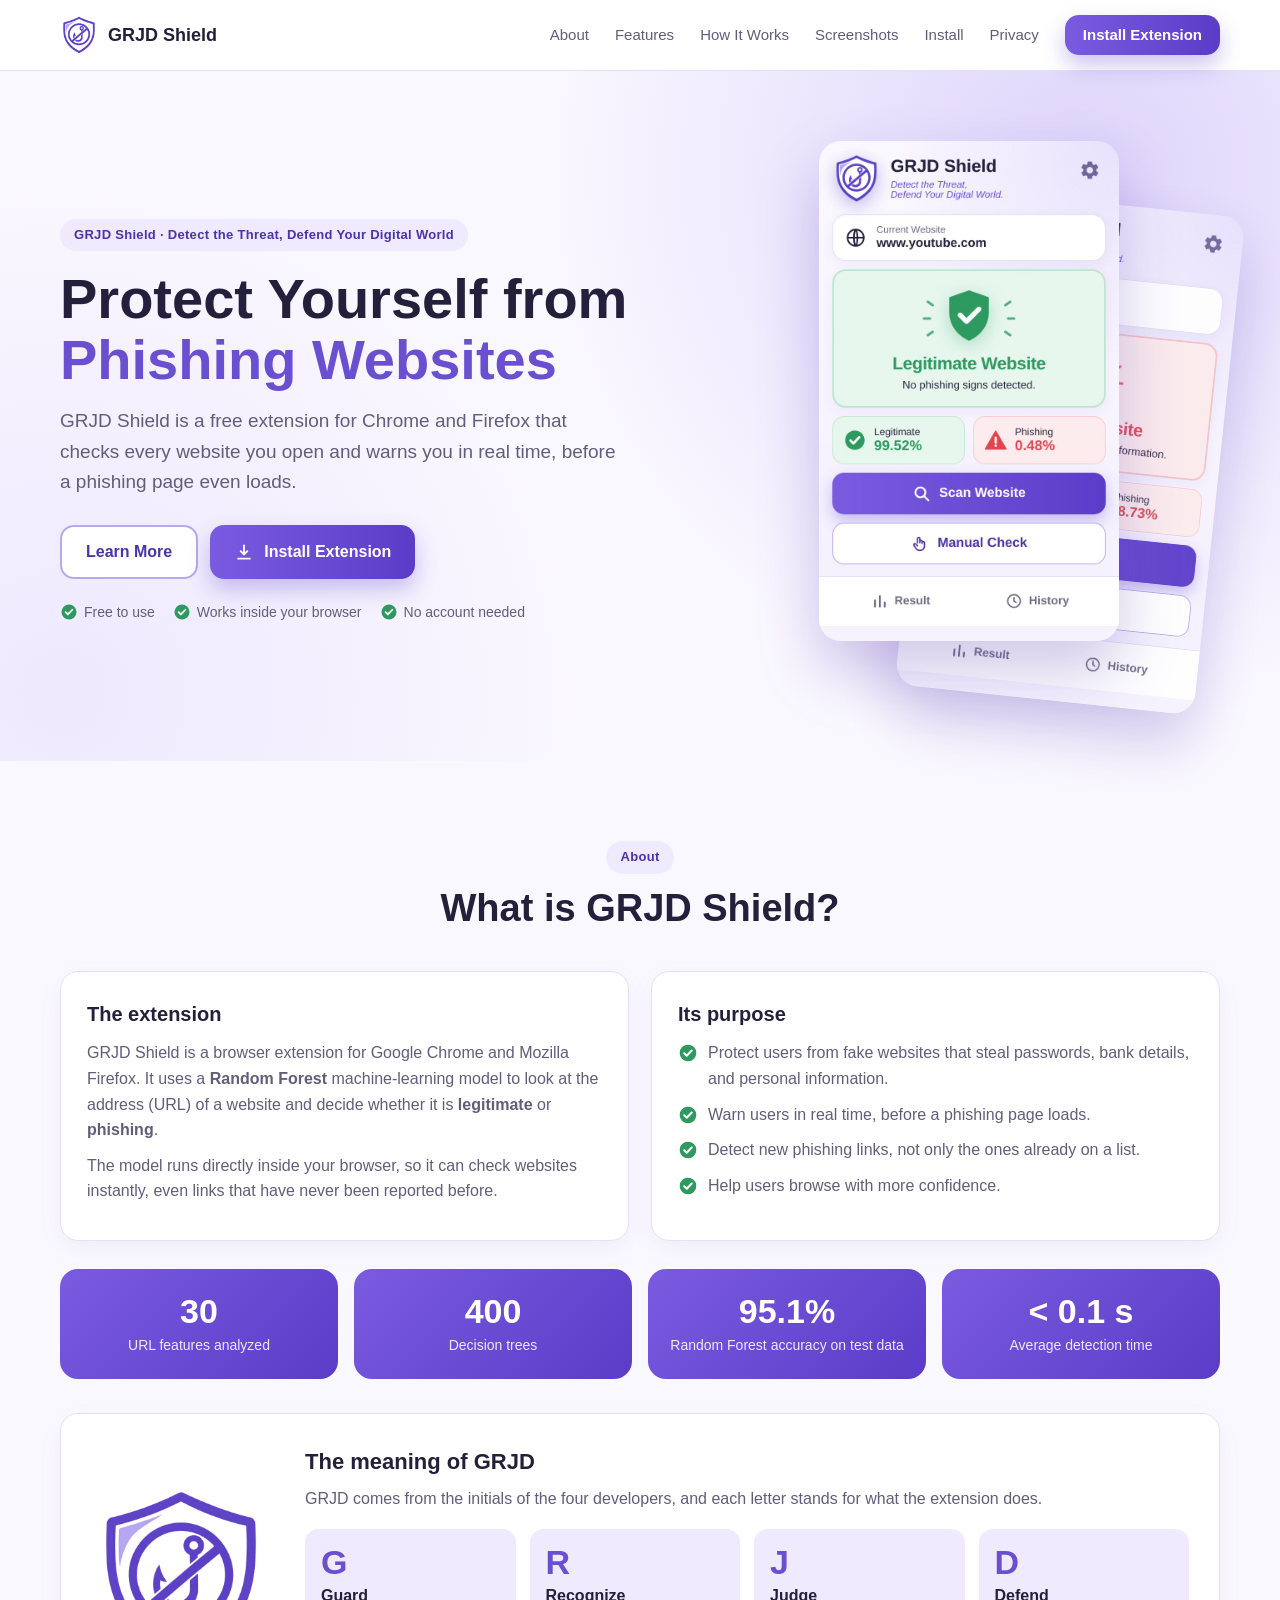
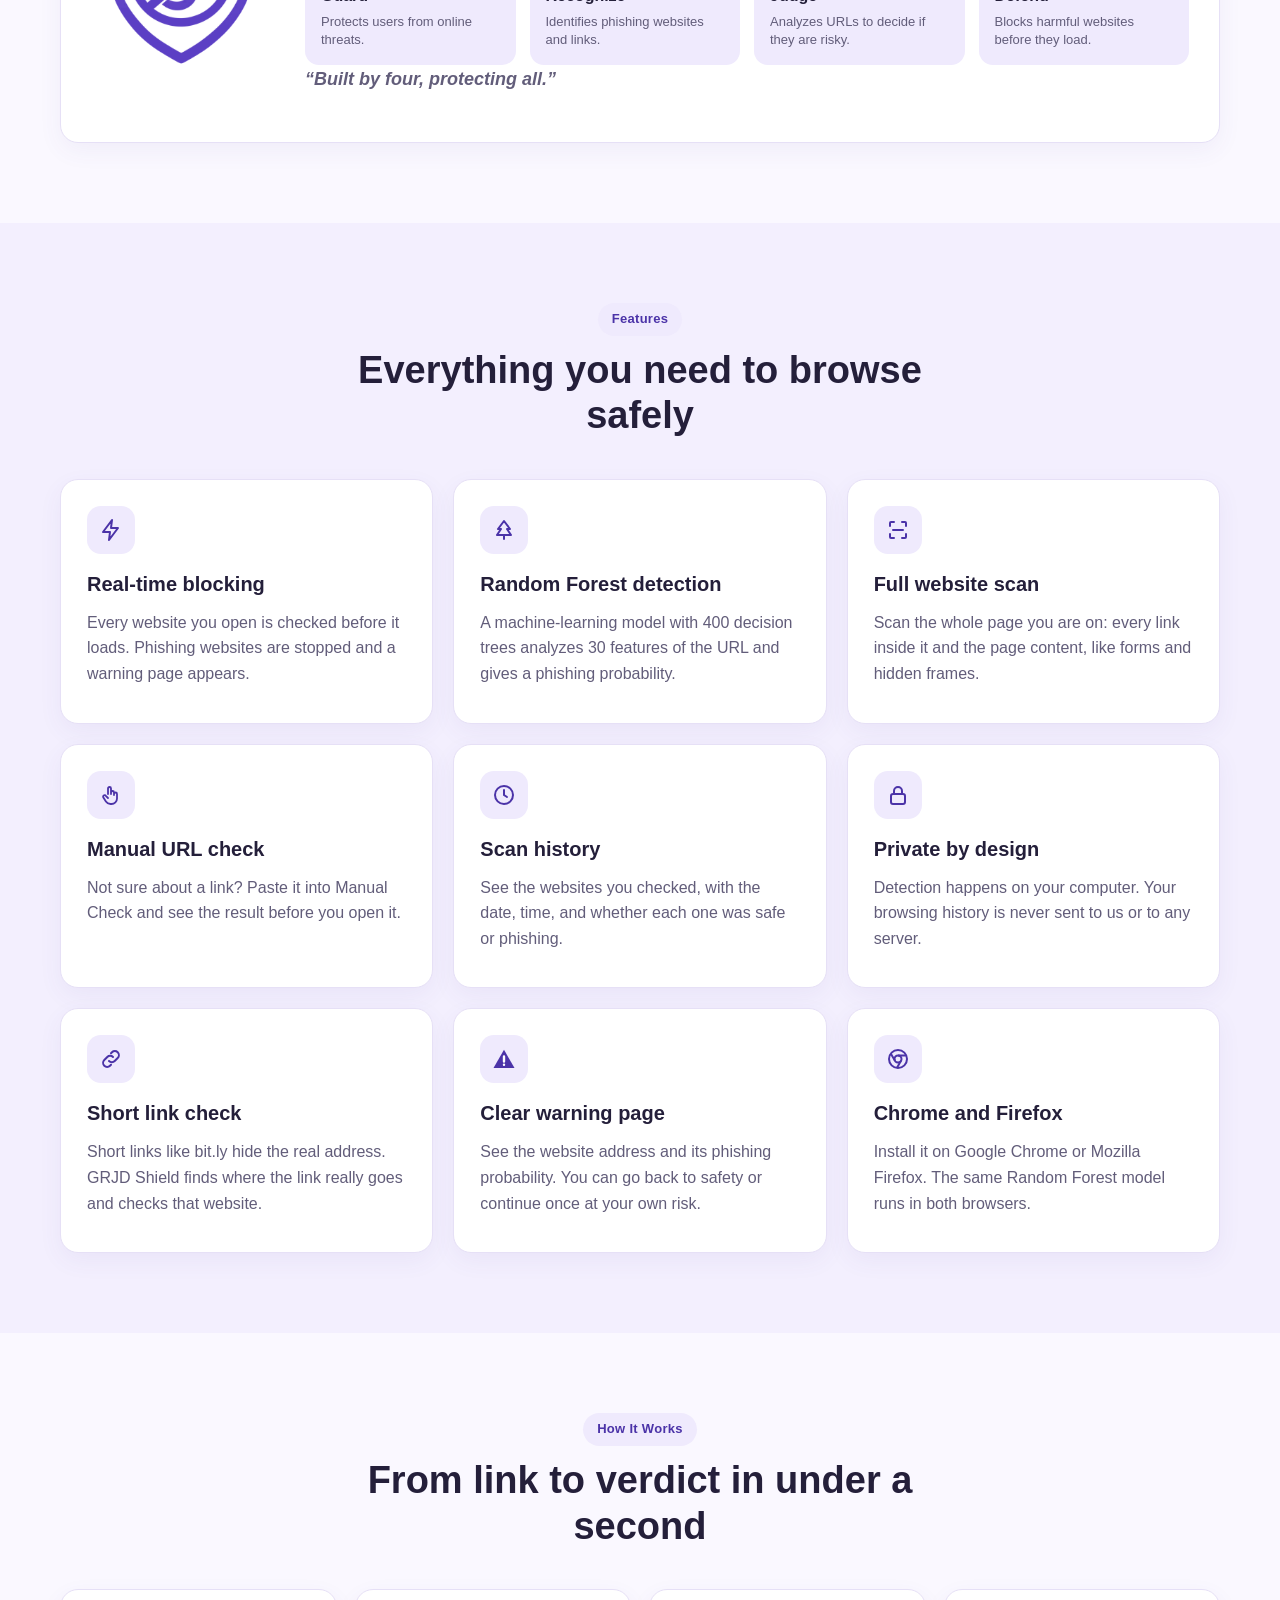
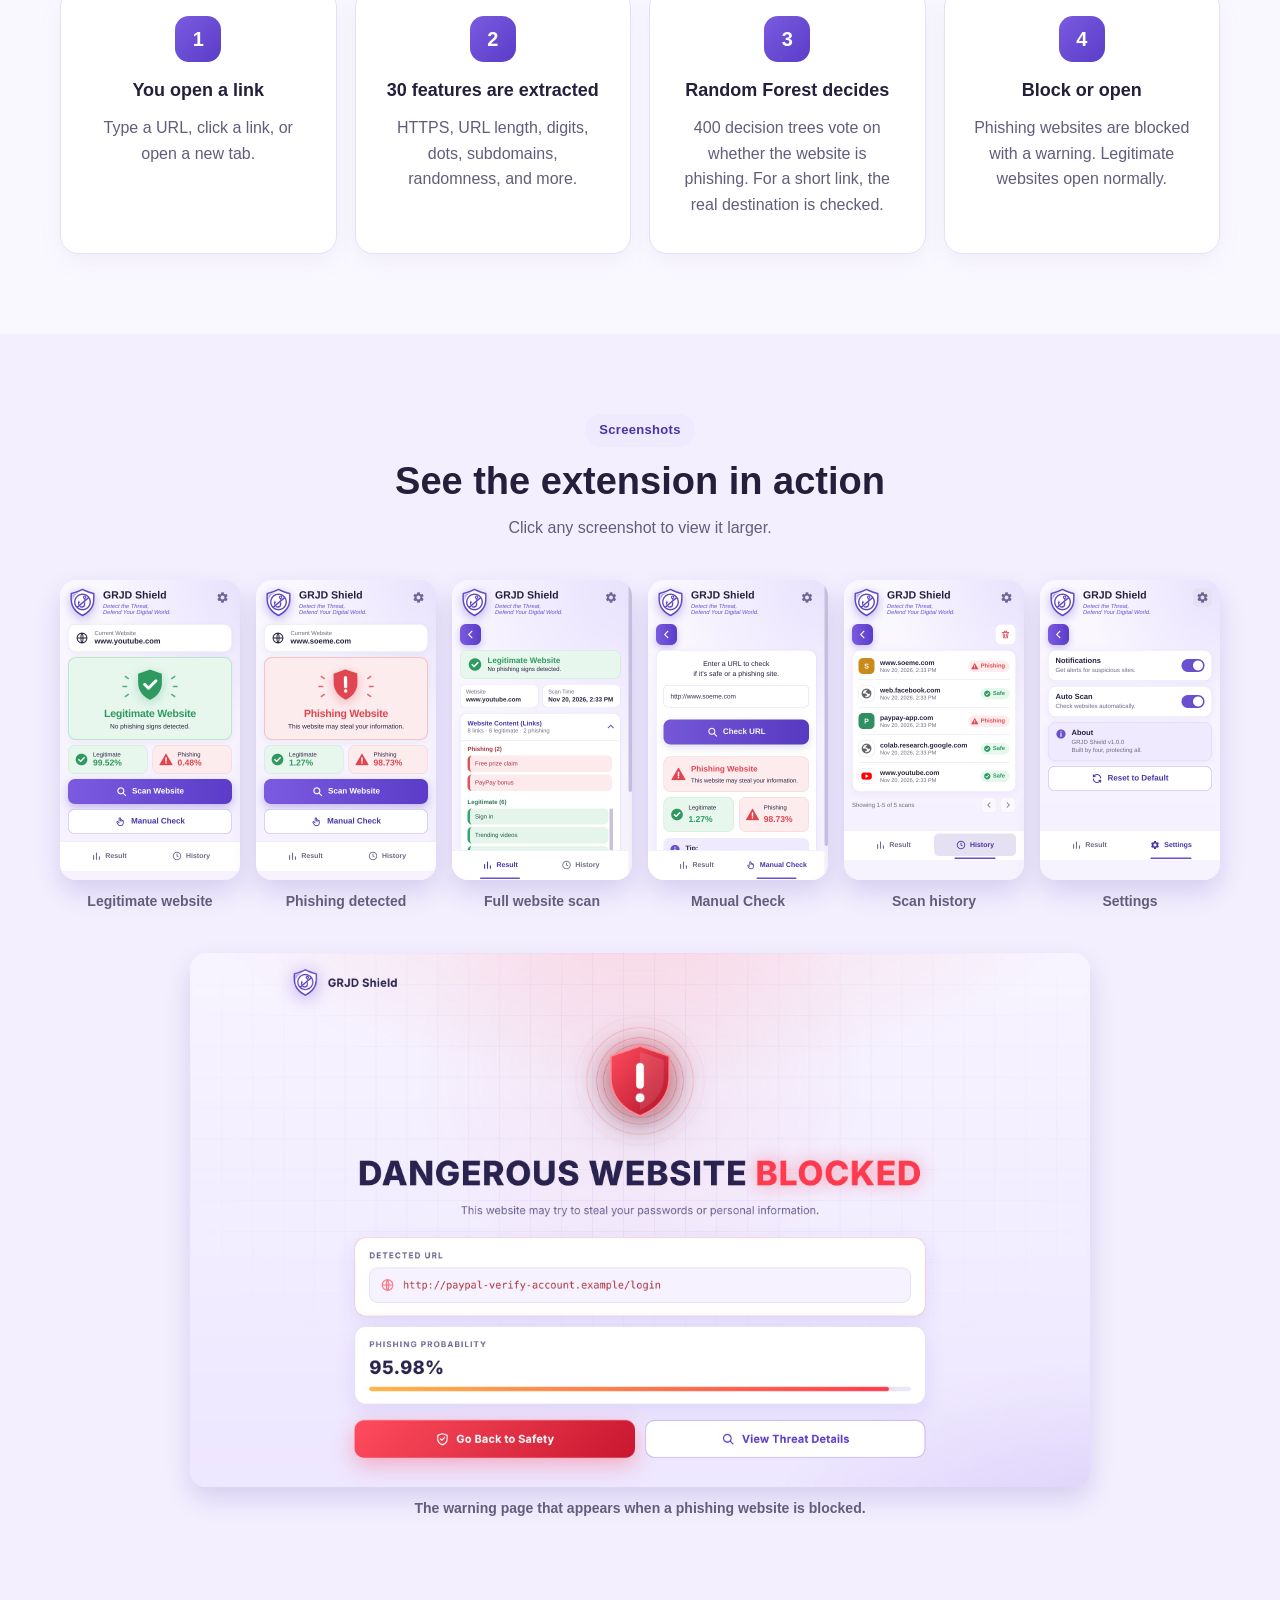
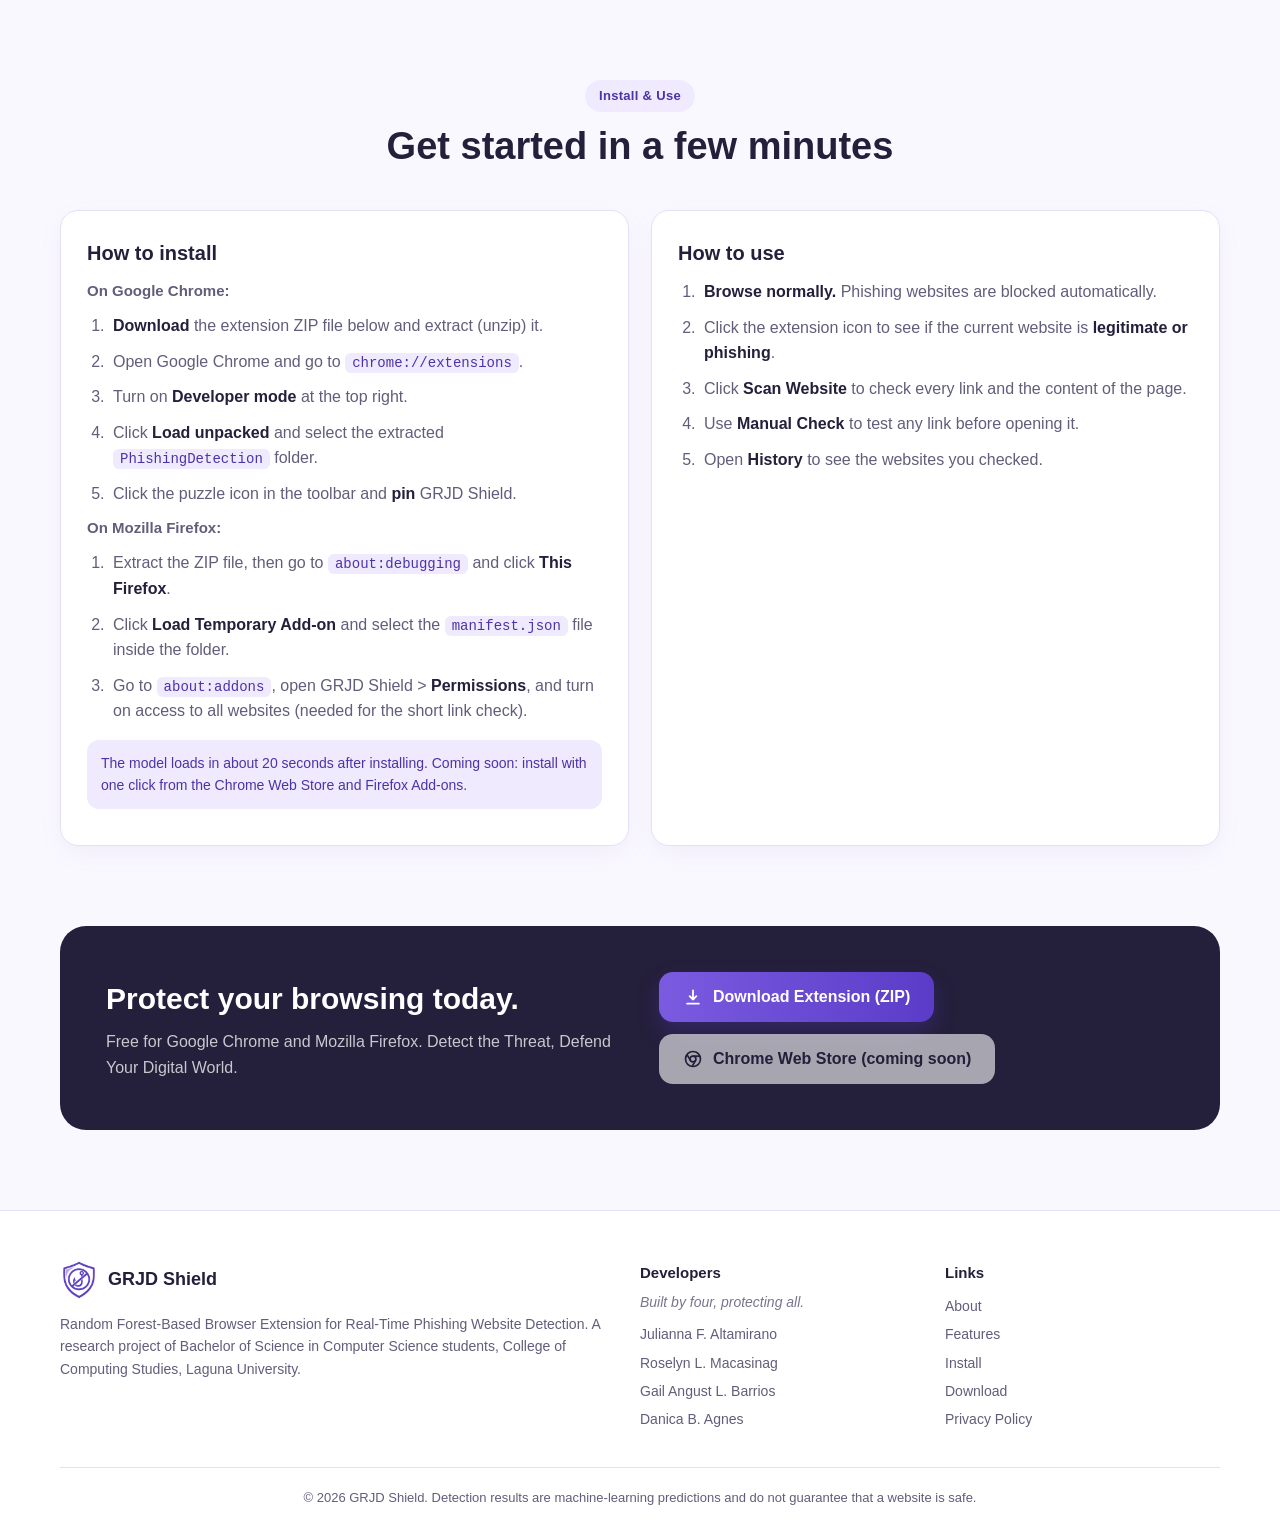
==== commit f8785c2b: "Add files via upload" ====
--- a/index.html
+++ b/index.html
@@ -49,6 +49,7 @@
                 <a href="#how">How It Works</a>
                 <a href="#screenshots">Screenshots</a>
                 <a href="#install">Install</a>
+                <a href="privacy.html">Privacy</a>
                 <a href="#download" class="btn btn-primary btn-small">Install Extension</a>
             </nav>
         </div>
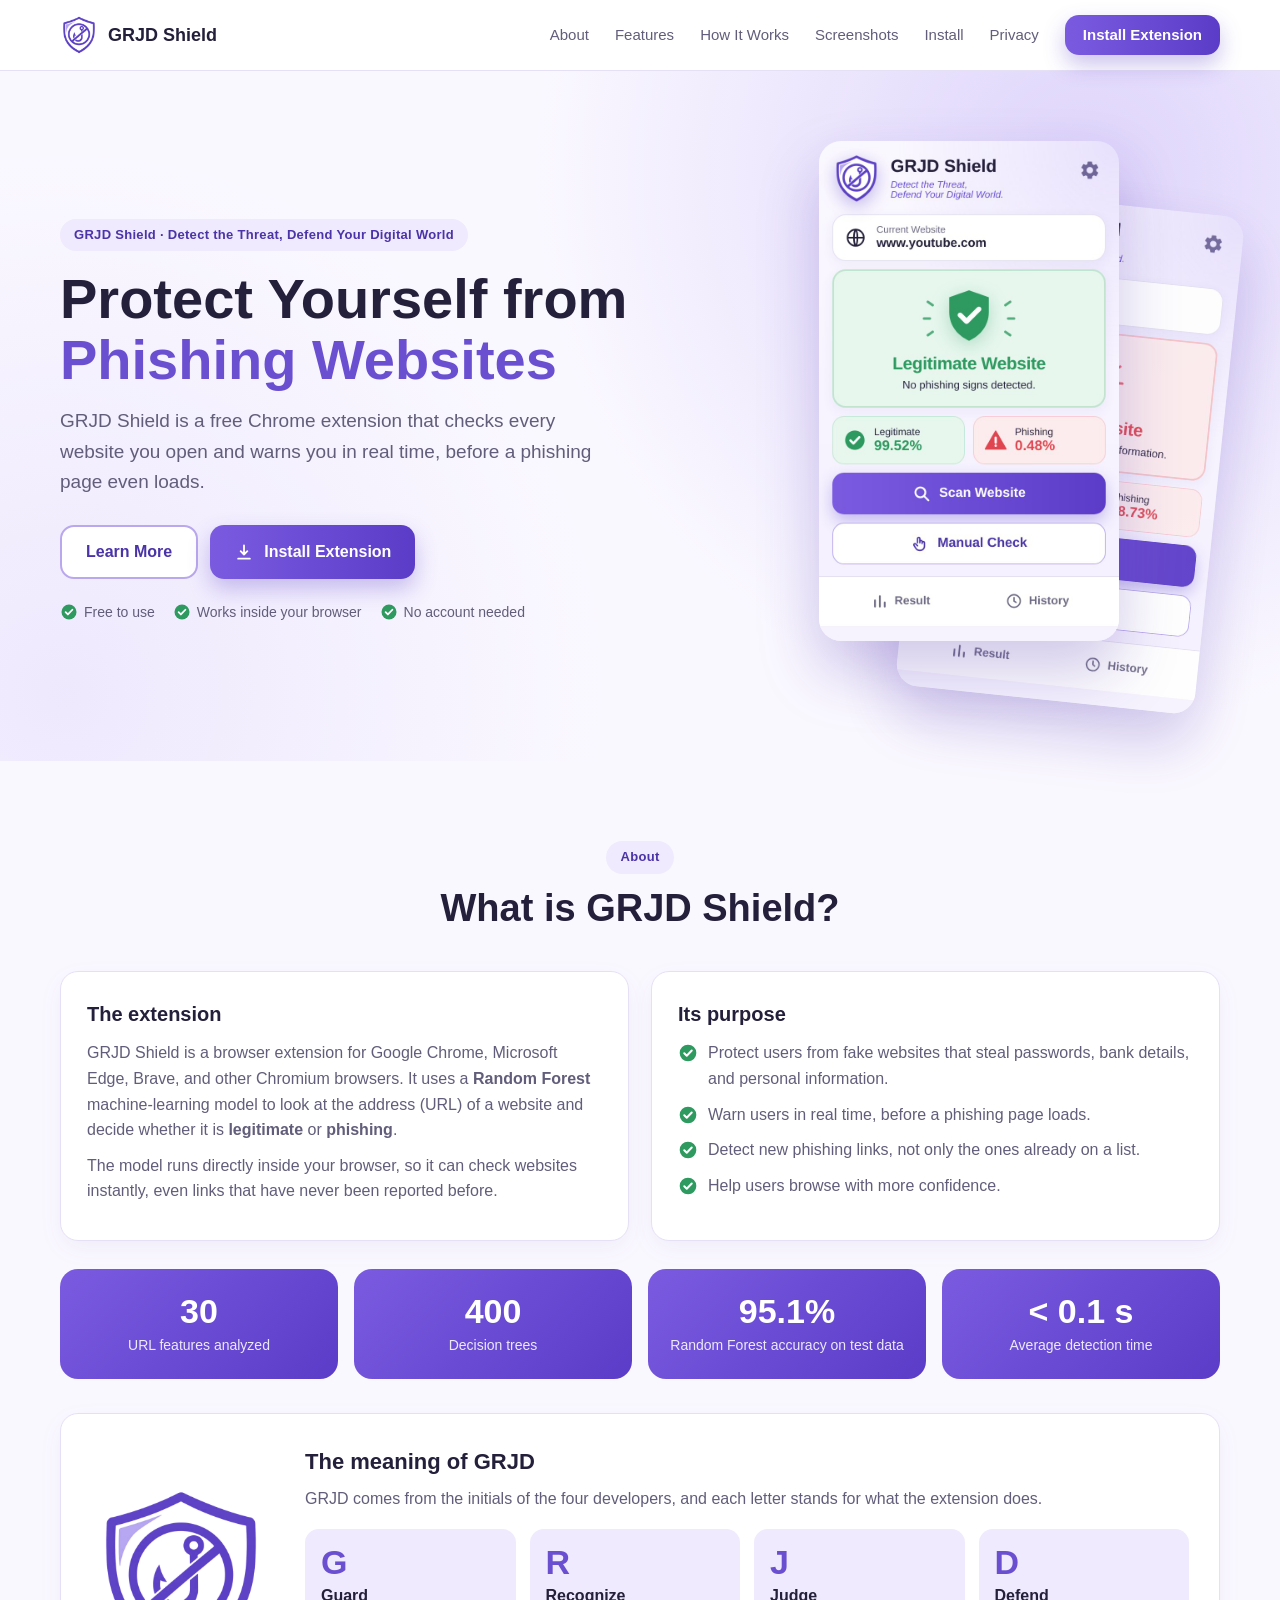
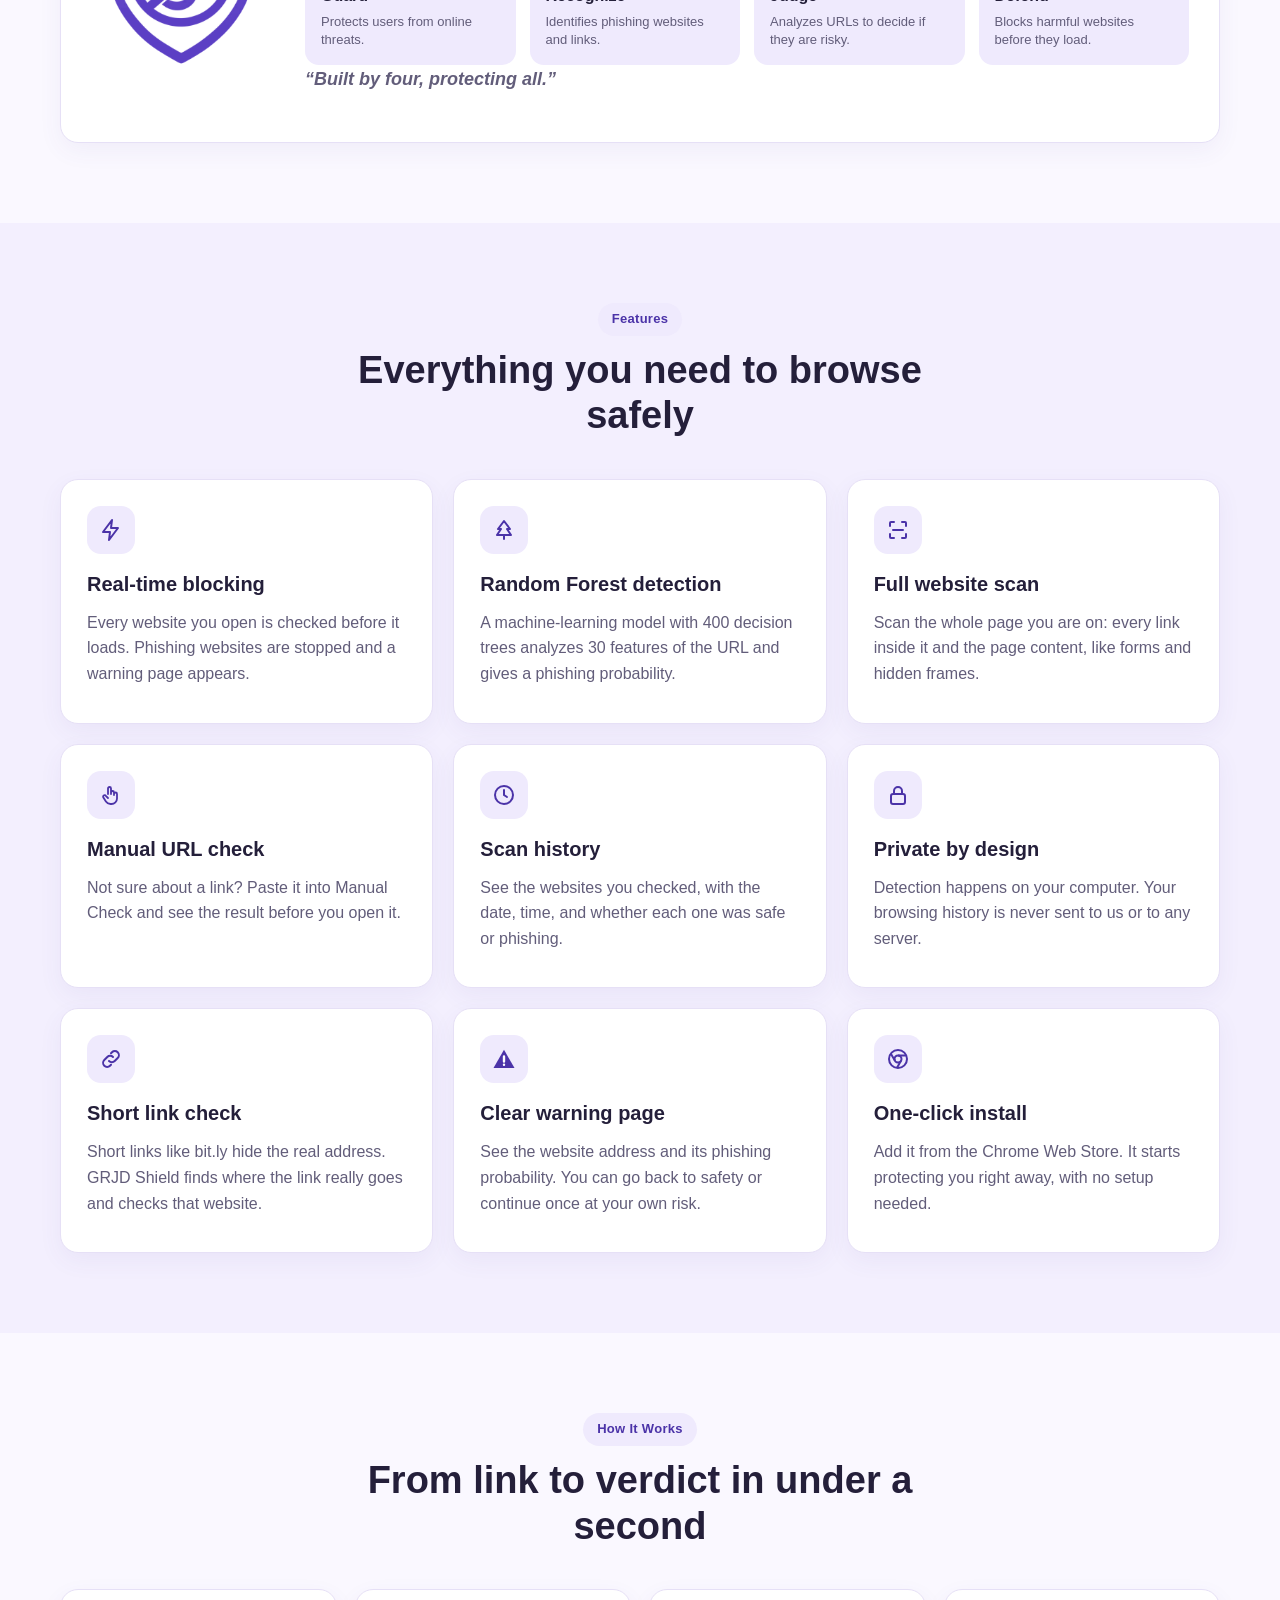
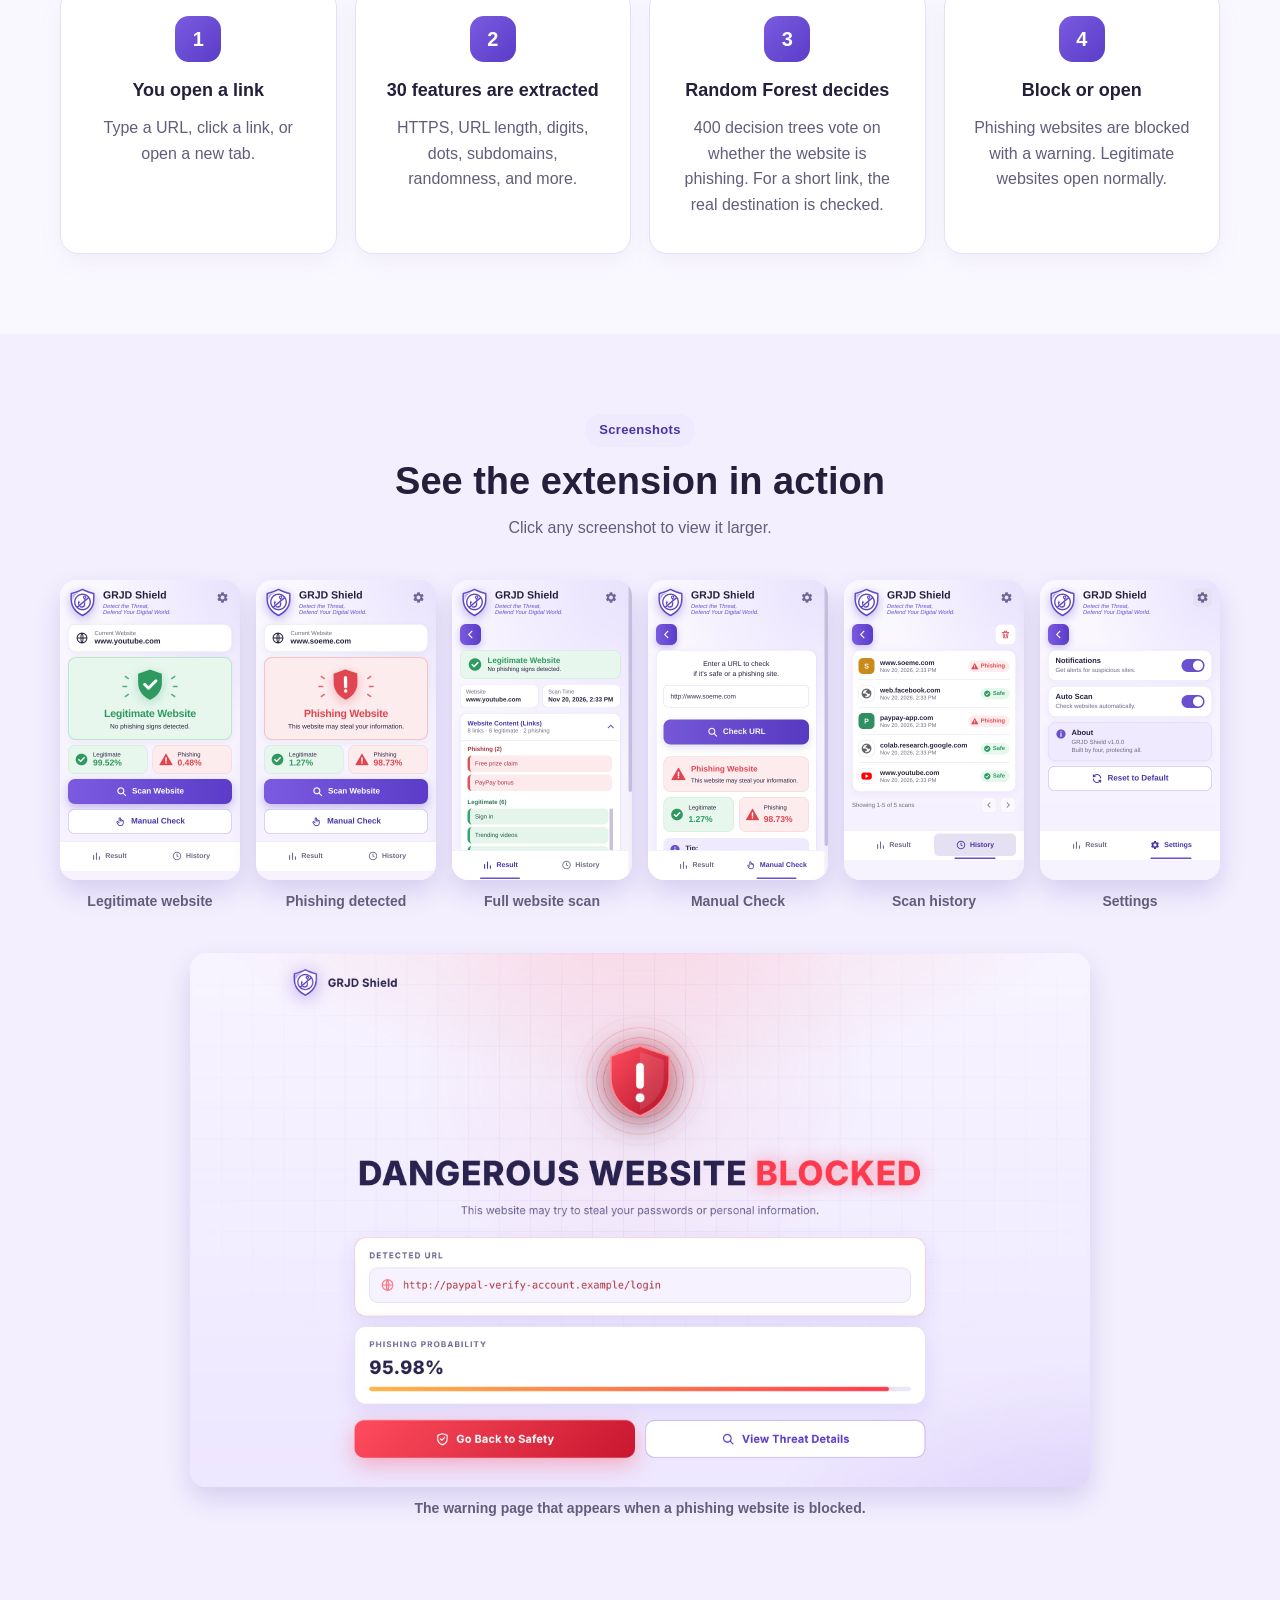
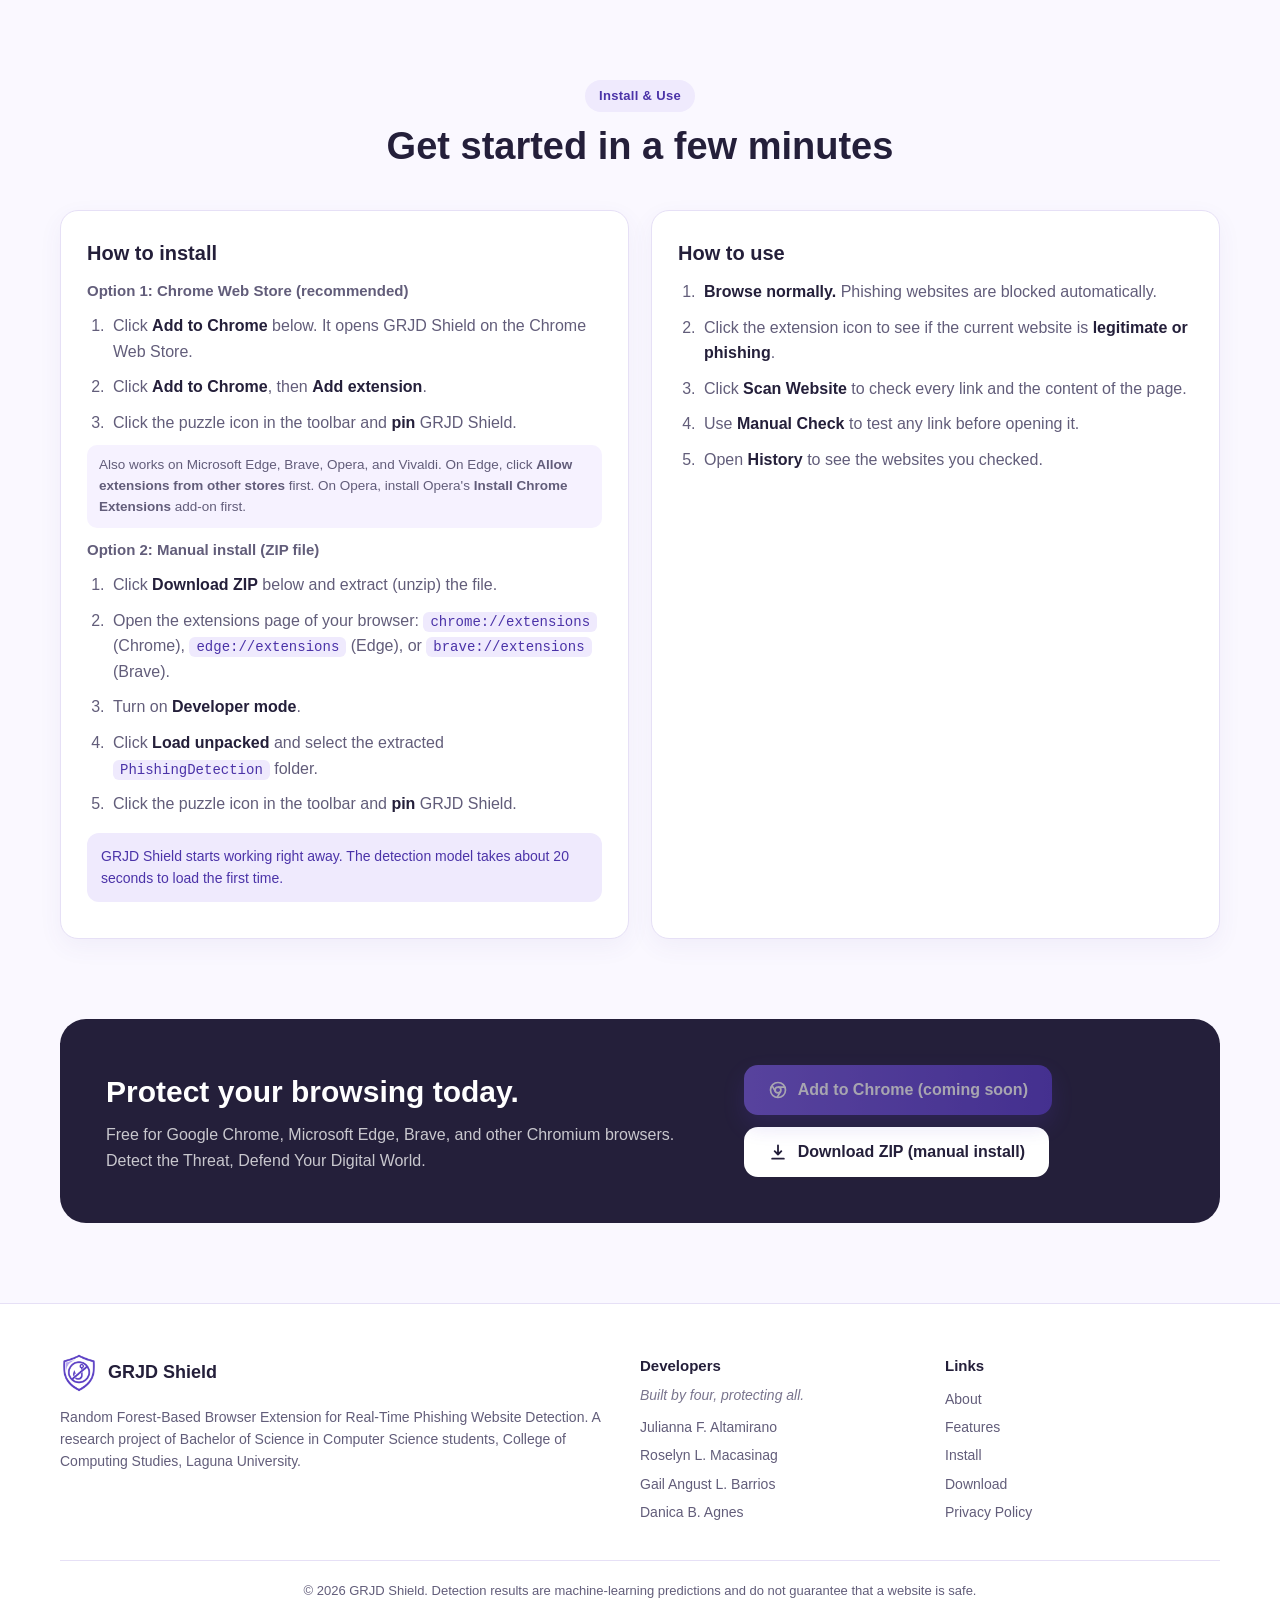
==== commit 6aa5fa45: "Add files via upload" ====
--- a/index.html
+++ b/index.html
@@ -4,7 +4,7 @@
     <meta charset="UTF-8">
     <meta name="viewport" content="width=device-width, initial-scale=1.0">
     <title>GRJD Shield | Detect the Threat, Defend Your Digital World</title>
-    <meta name="description" content="GRJD Shield is a free Chrome and Firefox extension that uses a Random Forest model to detect and block phishing websites in real time, before the page loads.">
+    <meta name="description" content="GRJD Shield is a free Chrome extension that uses a Random Forest model to detect and block phishing websites in real time, before the page loads.">
     <link rel="icon" href="images/icon.png">
     <link rel="stylesheet" href="style.css">
 </head>
@@ -64,7 +64,7 @@
                     <span class="pill">GRJD Shield · Detect the Threat, Defend Your Digital World</span>
                     <h1>Protect Yourself from <span>Phishing Websites</span></h1>
                     <p class="lead">
-                        GRJD Shield is a free extension for Chrome and Firefox that checks every
+                        GRJD Shield is a free Chrome extension that checks every
                         website you open and warns you in real time, before a phishing page even loads.
                     </p>
                     <div class="hero-buttons">
@@ -100,7 +100,7 @@
                     <div class="card about-card">
                         <h3>The extension</h3>
                         <p>
-                            GRJD Shield is a browser extension for Google Chrome and Mozilla Firefox.
+                            GRJD Shield is a browser extension for Google Chrome, Microsoft Edge, Brave, and other Chromium browsers.
                             It uses a <strong>Random Forest</strong> machine-learning model to look at
                             the address (URL) of a website and decide whether it is
                             <strong>legitimate</strong> or <strong>phishing</strong>.
@@ -197,8 +197,8 @@
                     </article>
                     <article class="card feature">
                         <span class="feature-icon"><svg aria-hidden="true"><use href="#i-chrome"/></svg></span>
-                        <h3>Chrome and Firefox</h3>
-                        <p>Install it on Google Chrome or Mozilla Firefox. The same Random Forest model runs in both browsers.</p>
+                        <h3>One-click install</h3>
+                        <p>Add it from the Chrome Web Store. It starts protecting you right away, with no setup needed.</p>
                     </article>
                 </div>
             </div>
@@ -273,21 +273,25 @@
                 <div class="install-grid">
                     <div class="card">
                         <h3>How to install</h3>
-                        <p class="install-sub"><strong>On Google Chrome:</strong></p>
+
+                        <p class="install-sub"><strong>Option 1: Chrome Web Store (recommended)</strong></p>
                         <ol class="num-list">
-                            <li><strong>Download</strong> the extension ZIP file below and extract (unzip) it.</li>
-                            <li>Open Google Chrome and go to <code>chrome://extensions</code>.</li>
-                            <li>Turn on <strong>Developer mode</strong> at the top right.</li>
+                            <li>Click <strong>Add to Chrome</strong> below. It opens GRJD Shield on the Chrome Web Store.</li>
+                            <li>Click <strong>Add to Chrome</strong>, then <strong>Add extension</strong>.</li>
+                            <li>Click the puzzle icon in the toolbar and <strong>pin</strong> GRJD Shield.</li>
+                        </ol>
+                        <p class="install-hint">Also works on Microsoft Edge, Brave, Opera, and Vivaldi. On Edge, click <strong>Allow extensions from other stores</strong> first. On Opera, install Opera's <strong>Install Chrome Extensions</strong> add-on first.</p>
+
+                        <p class="install-sub"><strong>Option 2: Manual install (ZIP file)</strong></p>
+                        <ol class="num-list">
+                            <li>Click <strong>Download ZIP</strong> below and extract (unzip) the file.</li>
+                            <li>Open the extensions page of your browser: <code>chrome://extensions</code> (Chrome), <code>edge://extensions</code> (Edge), or <code>brave://extensions</code> (Brave).</li>
+                            <li>Turn on <strong>Developer mode</strong>.</li>
                             <li>Click <strong>Load unpacked</strong> and select the extracted <code>PhishingDetection</code> folder.</li>
                             <li>Click the puzzle icon in the toolbar and <strong>pin</strong> GRJD Shield.</li>
                         </ol>
-                        <p class="install-sub"><strong>On Mozilla Firefox:</strong></p>
-                        <ol class="num-list">
-                            <li>Extract the ZIP file, then go to <code>about:debugging</code> and click <strong>This Firefox</strong>.</li>
-                            <li>Click <strong>Load Temporary Add-on</strong> and select the <code>manifest.json</code> file inside the folder.</li>
-                            <li>Go to <code>about:addons</code>, open GRJD Shield &gt; <strong>Permissions</strong>, and turn on access to all websites (needed for the short link check).</li>
-                        </ol>
-                        <p class="note">The model loads in about 20 seconds after installing. Coming soon: install with one click from the Chrome Web Store and Firefox Add-ons.</p>
+
+                        <p class="note">GRJD Shield starts working right away. The detection model takes about 20 seconds to load the first time.</p>
                     </div>
 
                     <div class="card">
@@ -309,19 +313,18 @@
             <div class="wrap download-inner">
                 <div>
                     <h2>Protect your browsing today.</h2>
-                    <p>Free for Google Chrome and Mozilla Firefox. Detect the Threat, Defend Your Digital World.</p>
+                    <p>Free for Google Chrome, Microsoft Edge, Brave, and other Chromium browsers. Detect the Threat, Defend Your Digital World.</p>
                 </div>
                 <div class="download-buttons">
-                    <!-- PALITAN: ilagay ang file ng extension sa downloads/PhishingDetection.zip -->
-                    <a href="downloads/PhishingDetection.zip" class="btn btn-primary" download>
+                    <!-- The Chrome Web Store link is set in script.js (CHROME_WEB_STORE_URL) -->
+                    <a href="#download" class="btn btn-primary is-disabled" id="storeButton" aria-disabled="true" target="_blank" rel="noopener">
+                        <svg aria-hidden="true"><use href="#i-chrome"/></svg>
+                        <span id="storeButtonText">Add to Chrome (coming soon)</span>
+                    </a>
+                    <!-- PALITAN: ilagay ang zip ng extension sa downloads/PhishingDetection.zip -->
+                    <a href="downloads/PhishingDetection.zip" class="btn btn-light" download>
                         <svg aria-hidden="true"><use href="#i-download"/></svg>
-                        Download Extension (ZIP)
-                    </a>
-                    <!-- PALITAN: kapag na-publish na, ilagay ang Chrome Web Store link sa href
-                         at tanggalin ang class="is-disabled" at aria-disabled -->
-                    <a href="#download" class="btn btn-light is-disabled" id="storeButton" aria-disabled="true">
-                        <svg aria-hidden="true"><use href="#i-chrome"/></svg>
-                        Chrome Web Store (coming soon)
+                        Download ZIP (manual install)
                     </a>
                 </div>
             </div>
--- a/style.css
+++ b/style.css
@@ -726,3 +726,13 @@
 @media (max-width: 640px) { .policy h1 { font-size: 30px; } .policy-table td:first-child { white-space: normal; } }
 
 .install-sub { margin: 18px 0 6px; font-size: 15px; }
+
+.install-hint {
+    margin: 8px 0 4px;
+    padding: 10px 12px;
+    border-radius: 10px;
+    background: #f6f2ff;
+    color: #5b5480;
+    font-size: 13.5px;
+    line-height: 1.55;
+}
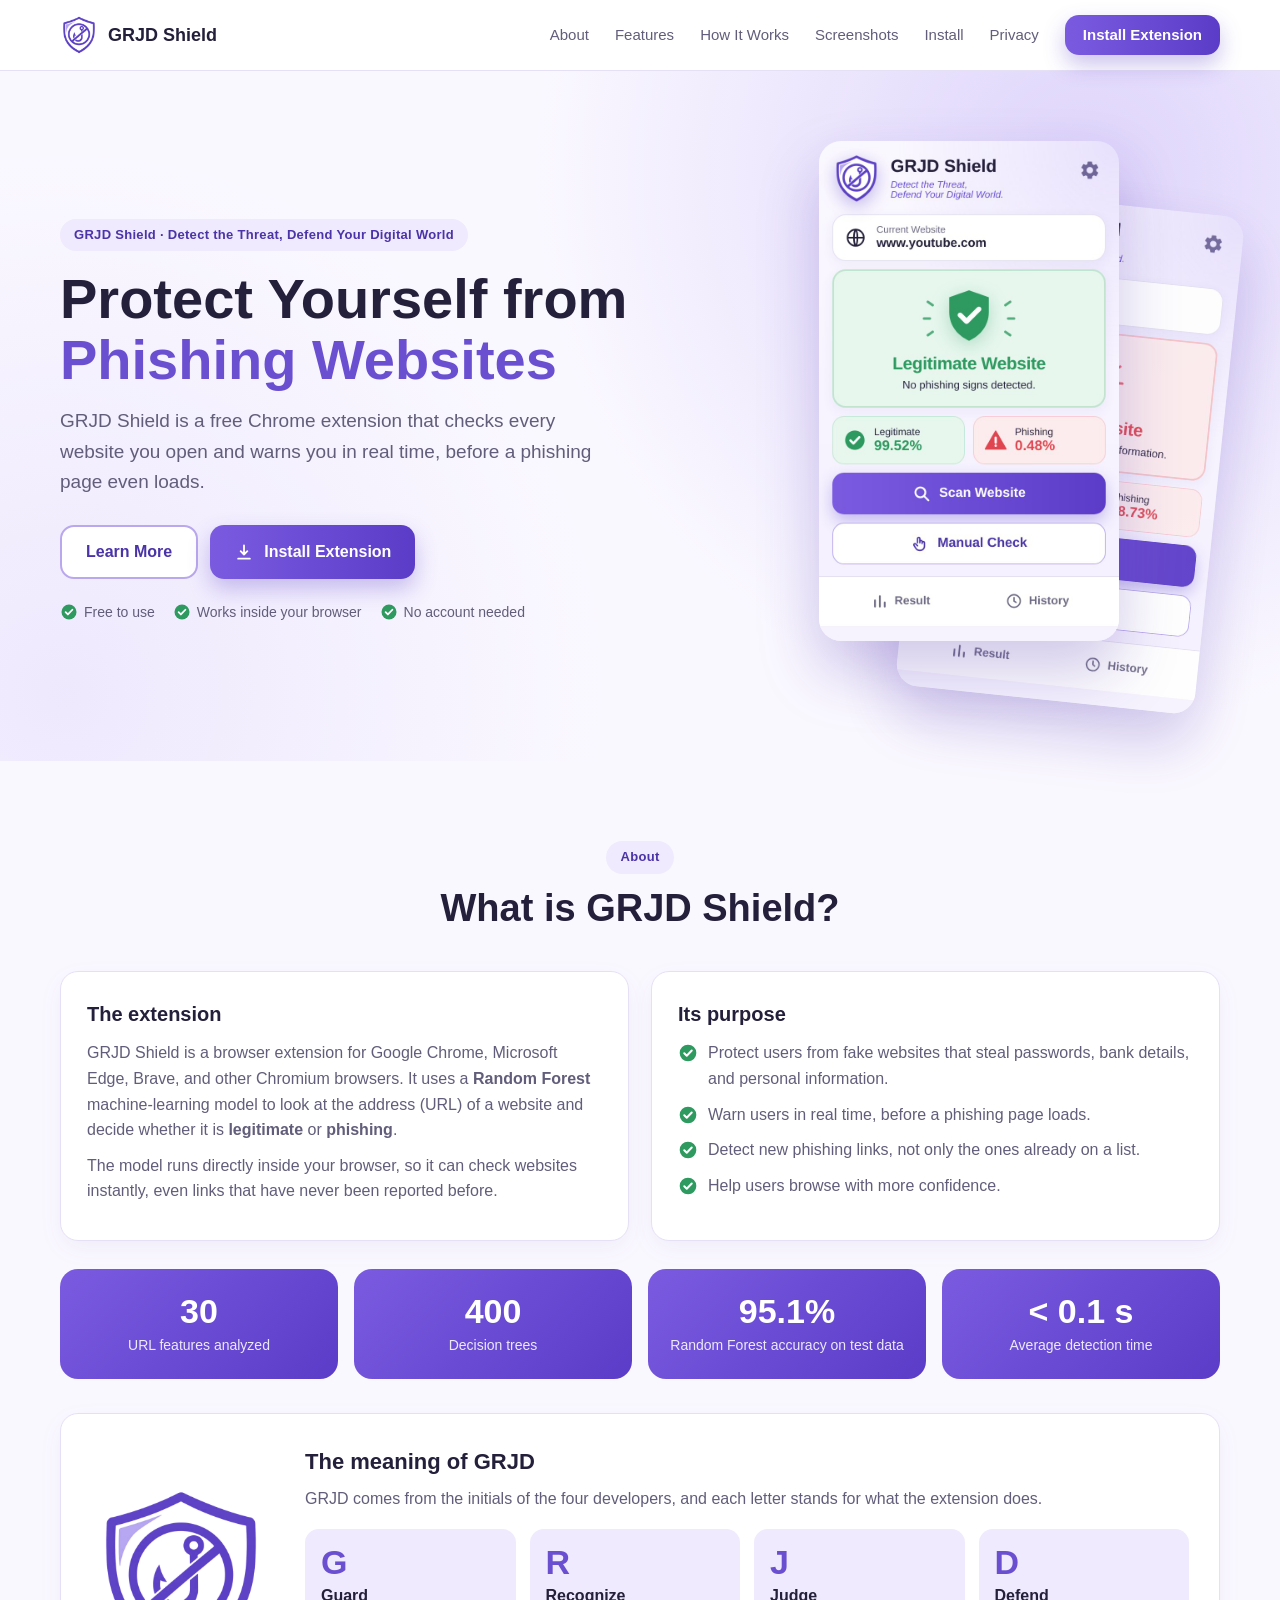
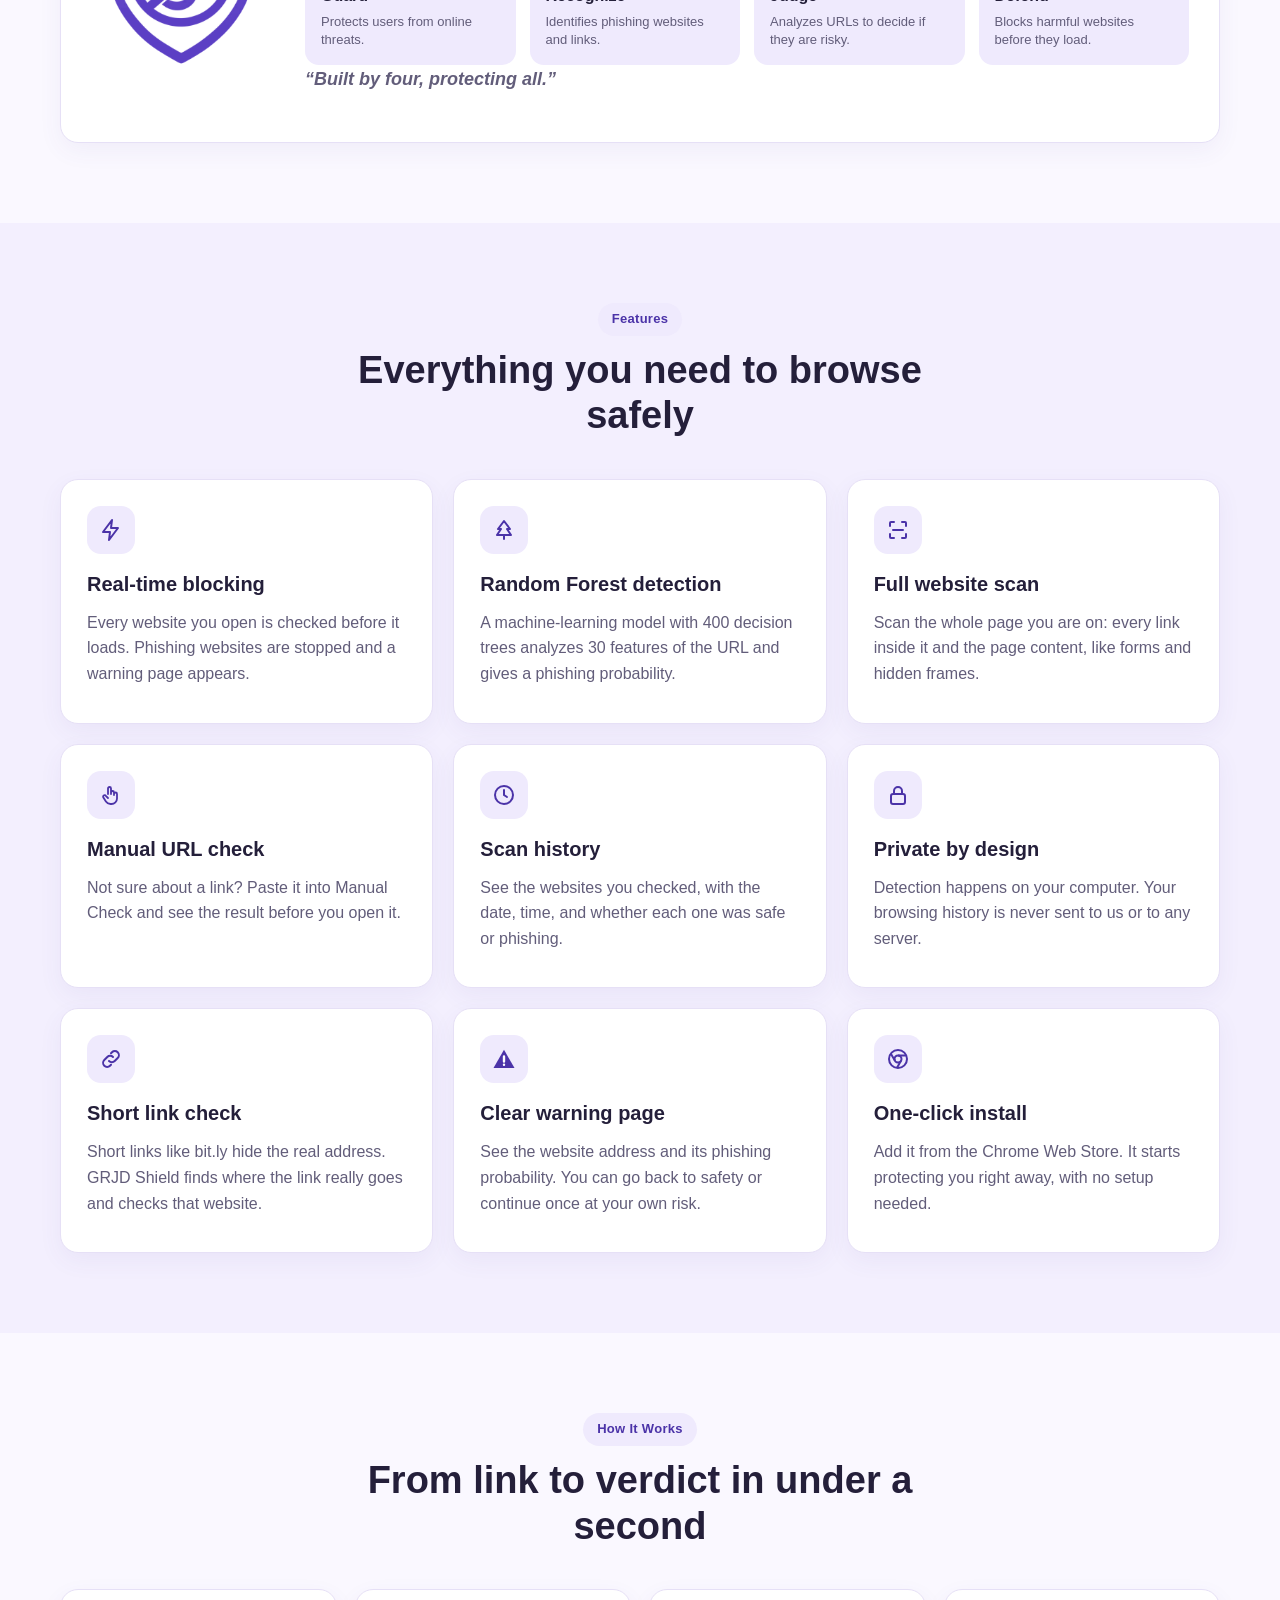
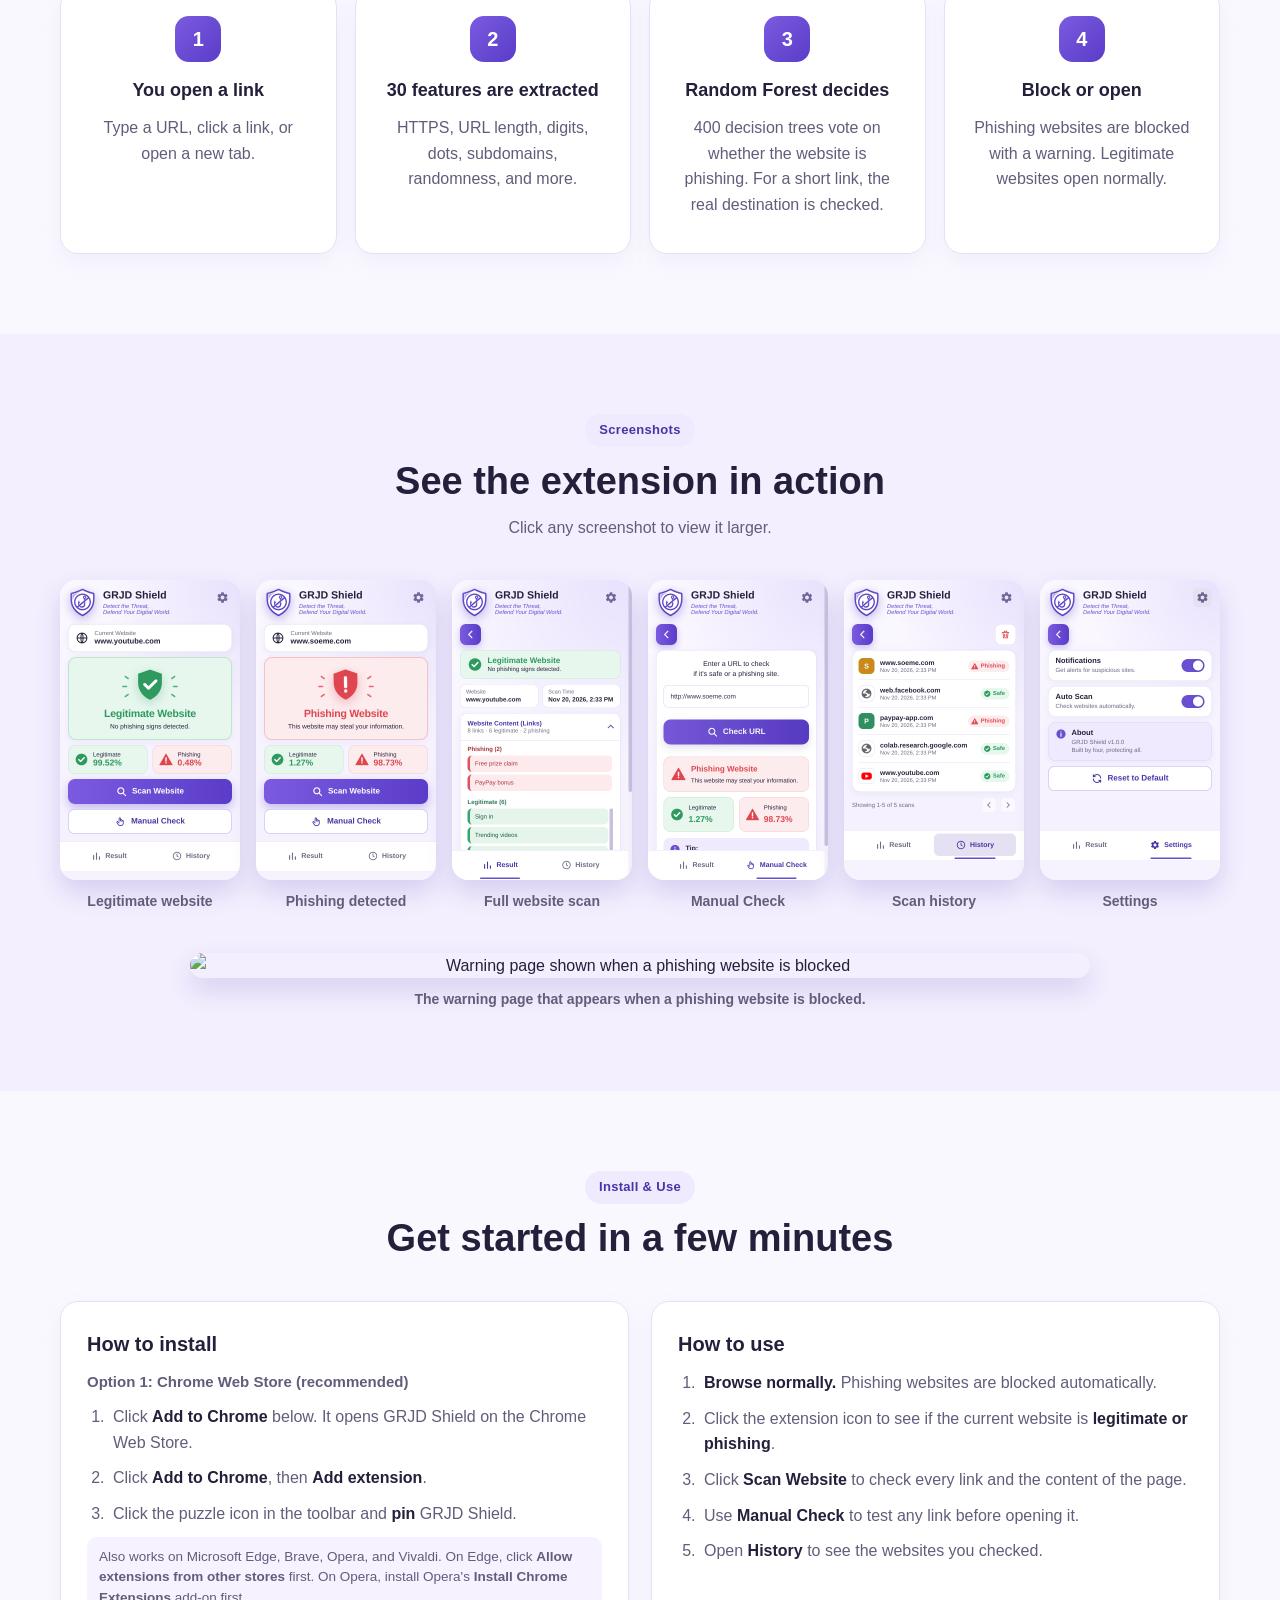
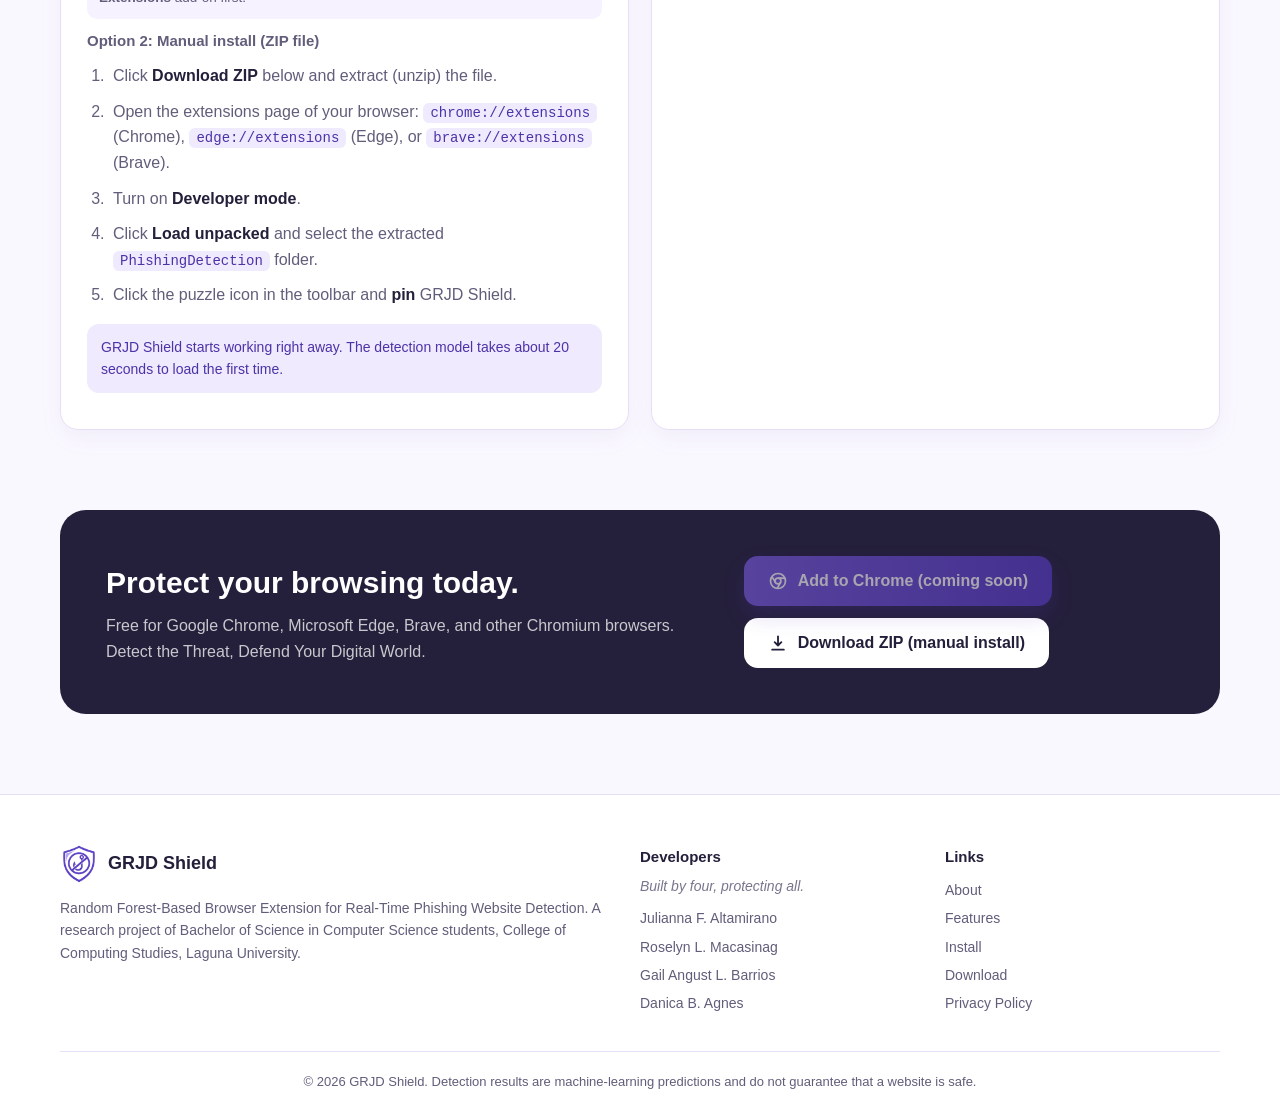
==== commit d57883aa: "Add files via upload" ====
--- a/index.html
+++ b/index.html
@@ -256,7 +256,7 @@
                 </div>
 
                 <figure class="wide-shot">
-                    <img src="images/warning-page.jpg" alt="Warning page shown when a phishing website is blocked">
+                    <img src="images/warning-page-v2.jpg" alt="Warning page shown when a phishing website is blocked">
                     <figcaption>The warning page that appears when a phishing website is blocked.</figcaption>
                 </figure>
             </div>
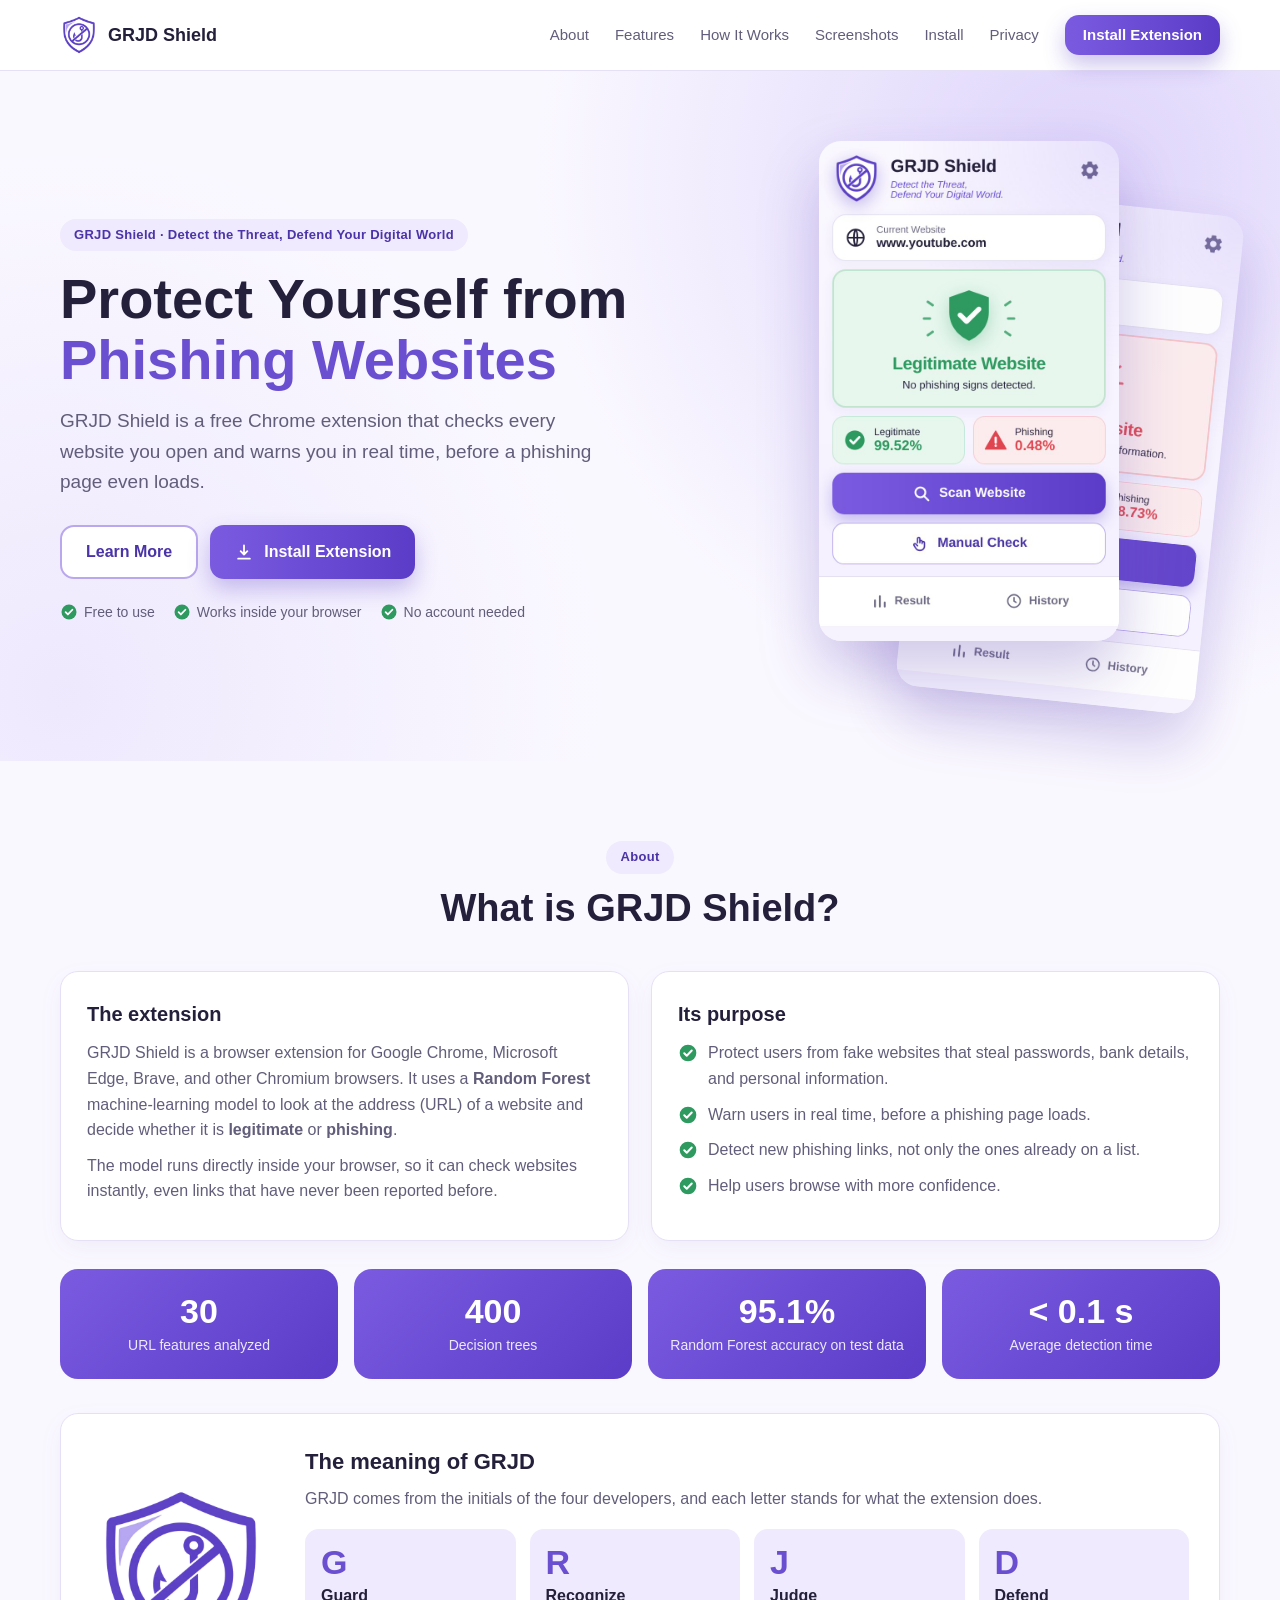
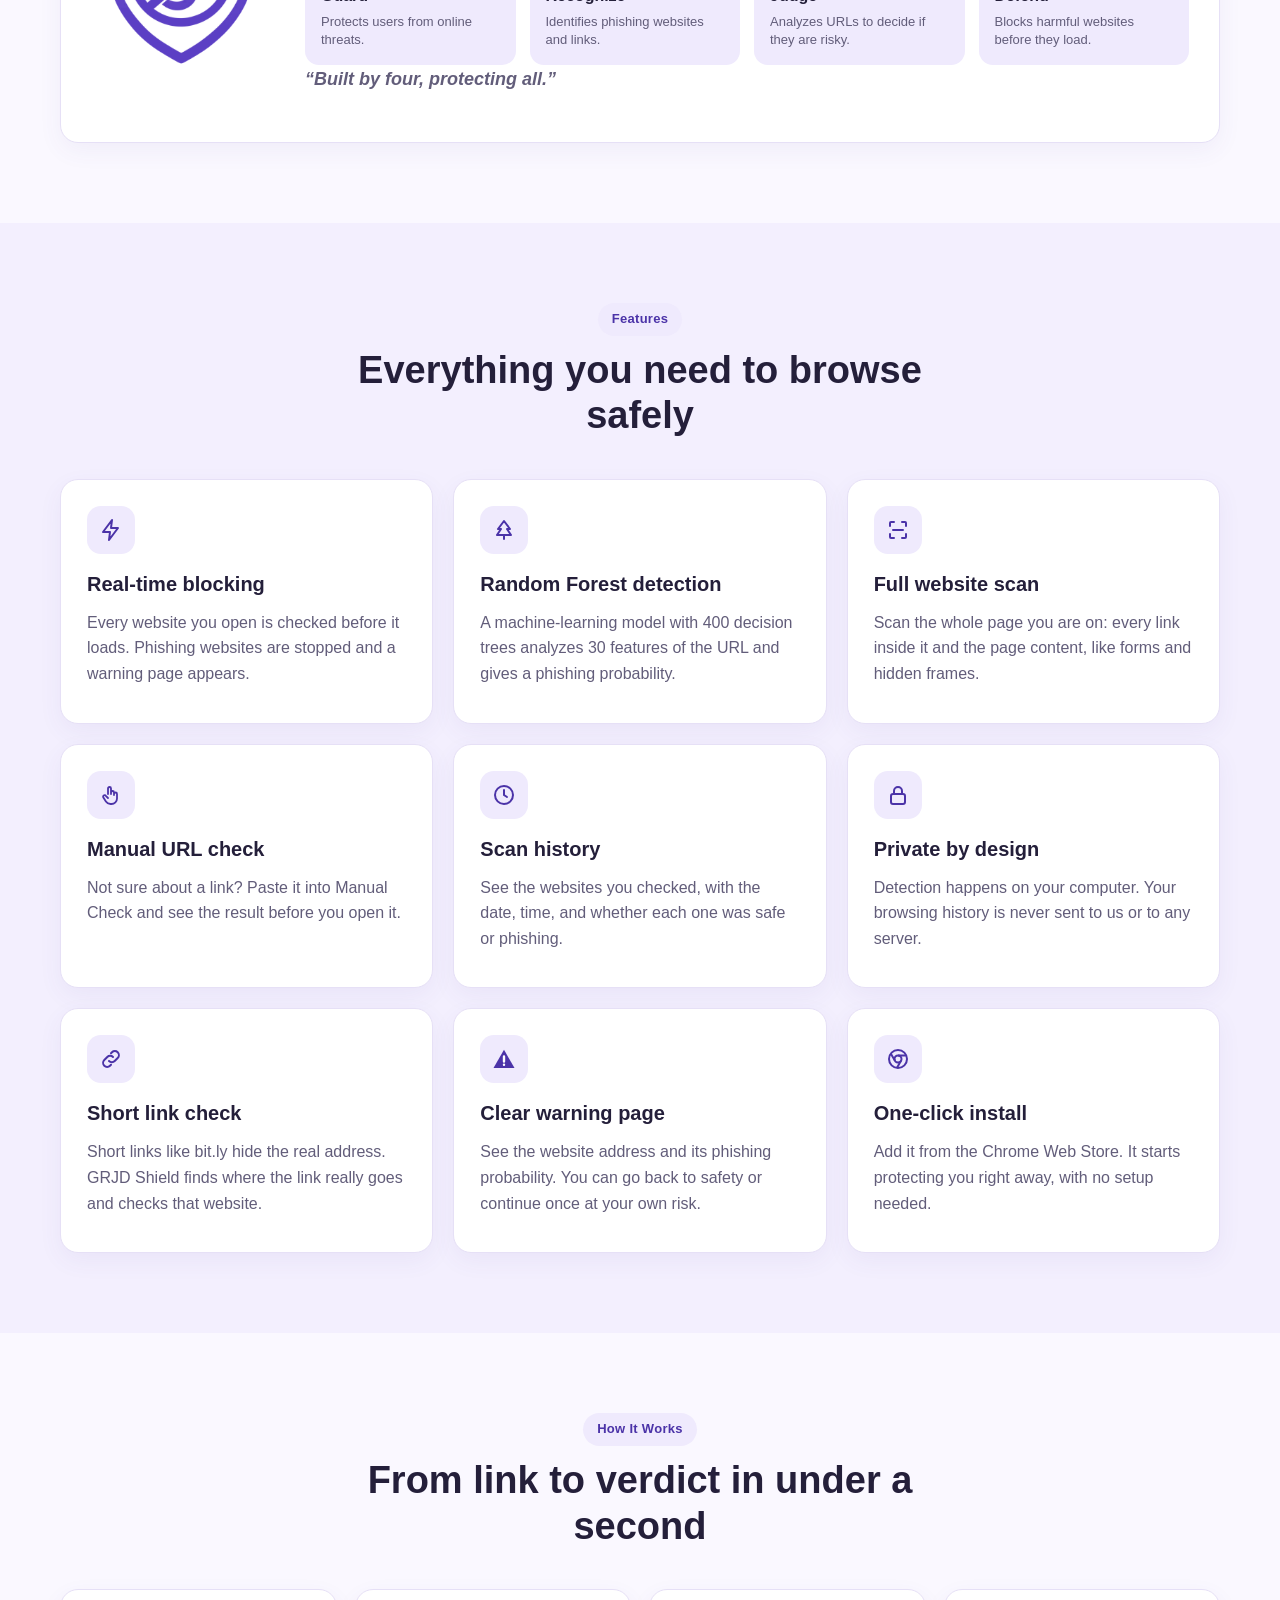
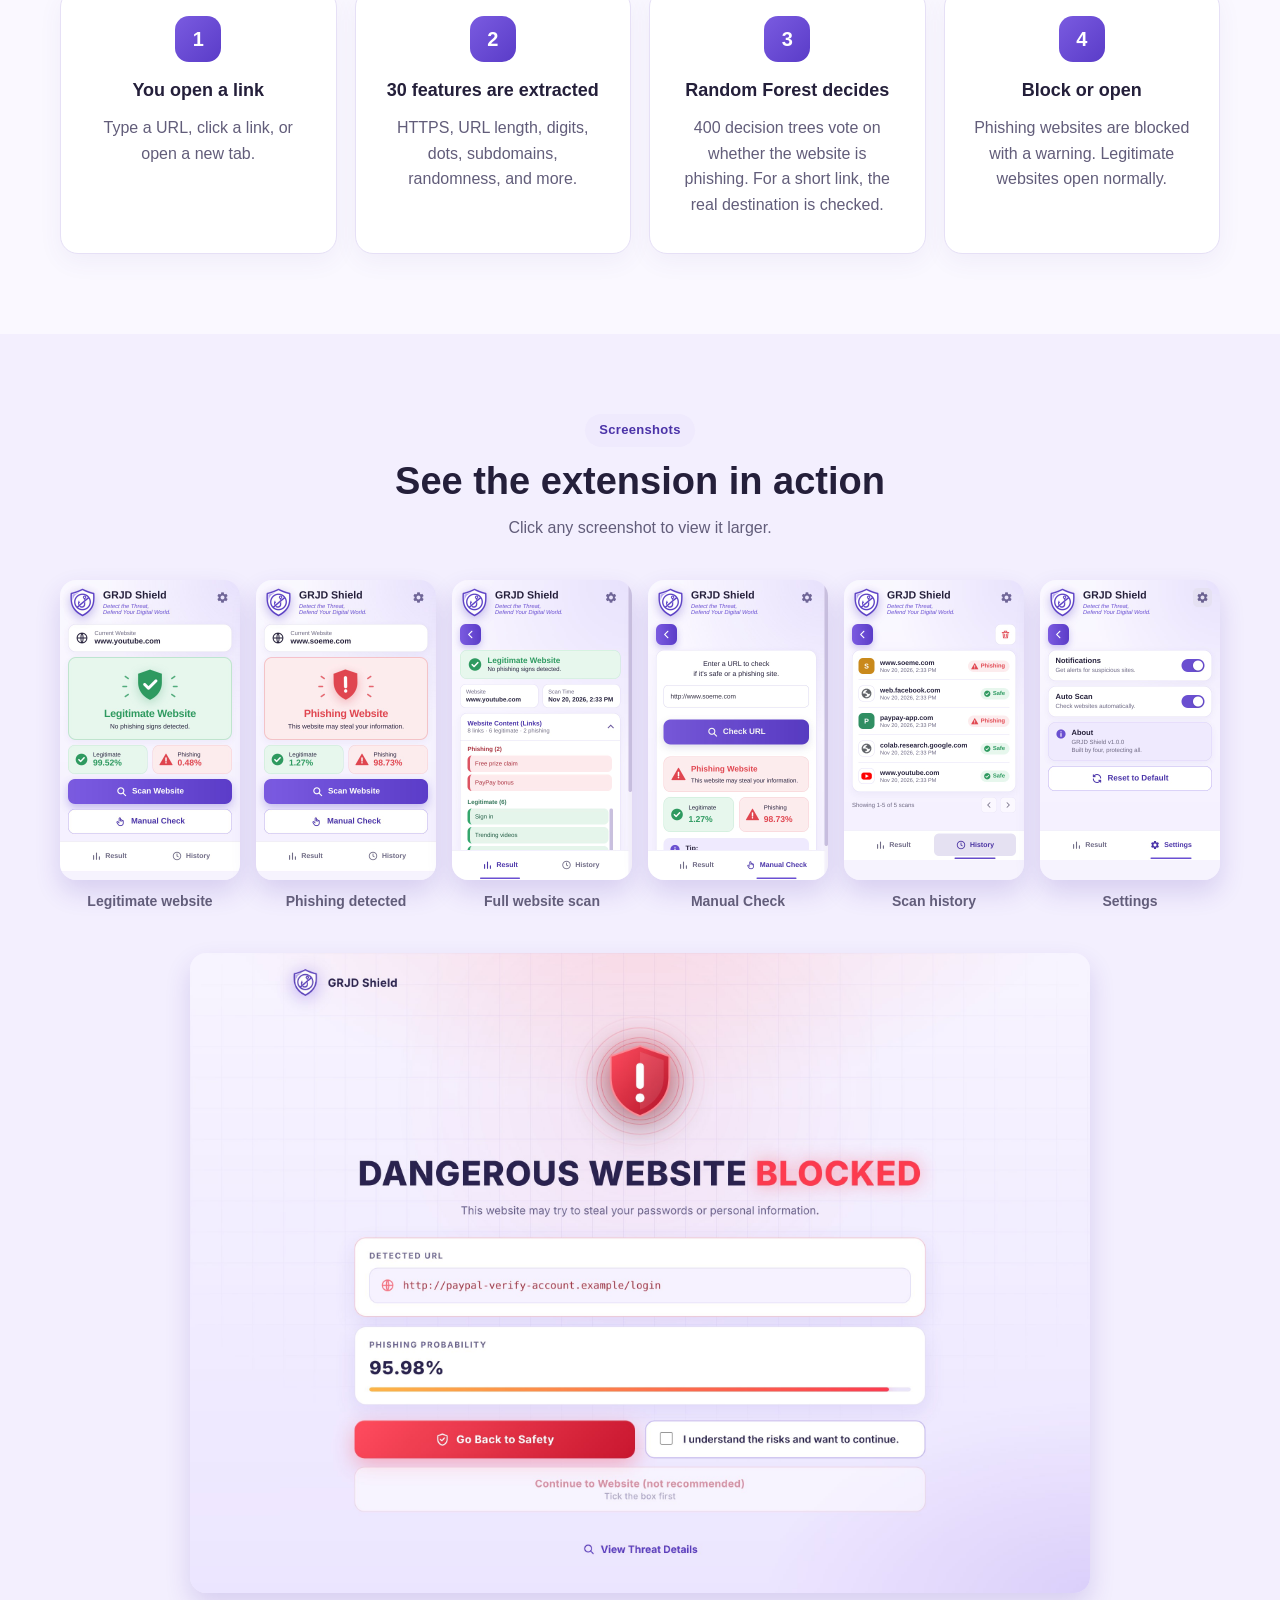
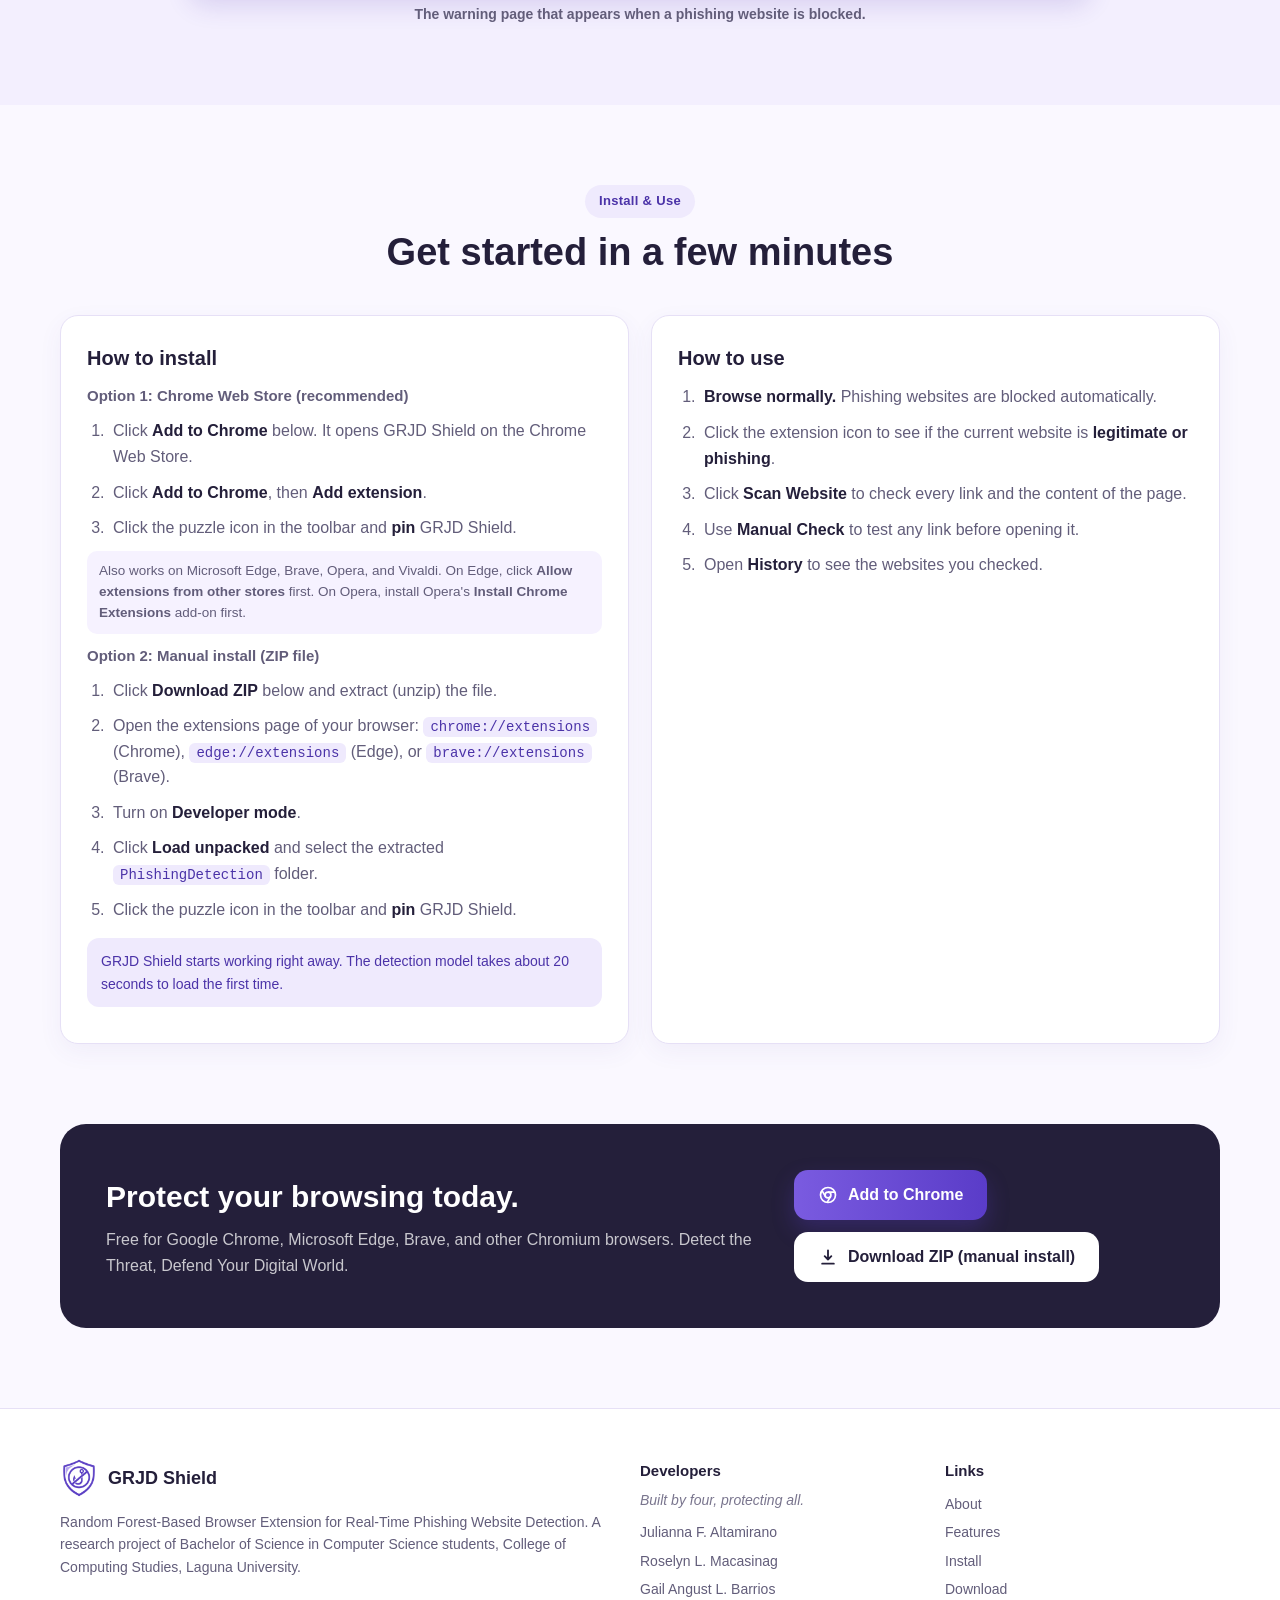
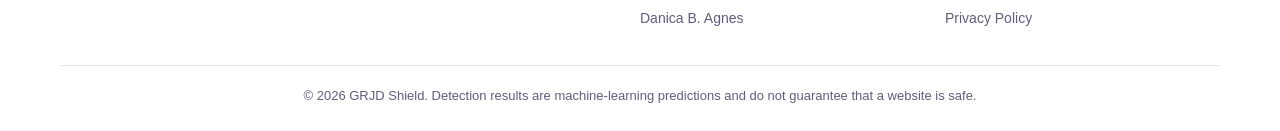
==== commit d29d33ee: "Add files via upload" ====
--- a/index.html
+++ b/index.html
@@ -256,7 +256,7 @@
                 </div>
 
                 <figure class="wide-shot">
-                    <img src="images/warning-page-v2.jpg" alt="Warning page shown when a phishing website is blocked">
+                    <img src="images/warning-page-v3.jpg" alt="Warning page shown when a phishing website is blocked">
                     <figcaption>The warning page that appears when a phishing website is blocked.</figcaption>
                 </figure>
             </div>
@@ -319,7 +319,7 @@
                     <!-- The Chrome Web Store link is set in script.js (CHROME_WEB_STORE_URL) -->
                     <a href="#download" class="btn btn-primary is-disabled" id="storeButton" aria-disabled="true" target="_blank" rel="noopener">
                         <svg aria-hidden="true"><use href="#i-chrome"/></svg>
-                        <span id="storeButtonText">Add to Chrome (coming soon)</span>
+                        <span id="storeButtonText">Add to Chrome</span>
                     </a>
                     <!-- PALITAN: ilagay ang zip ng extension sa downloads/PhishingDetection.zip -->
                     <a href="downloads/PhishingDetection.zip" class="btn btn-light" download>
